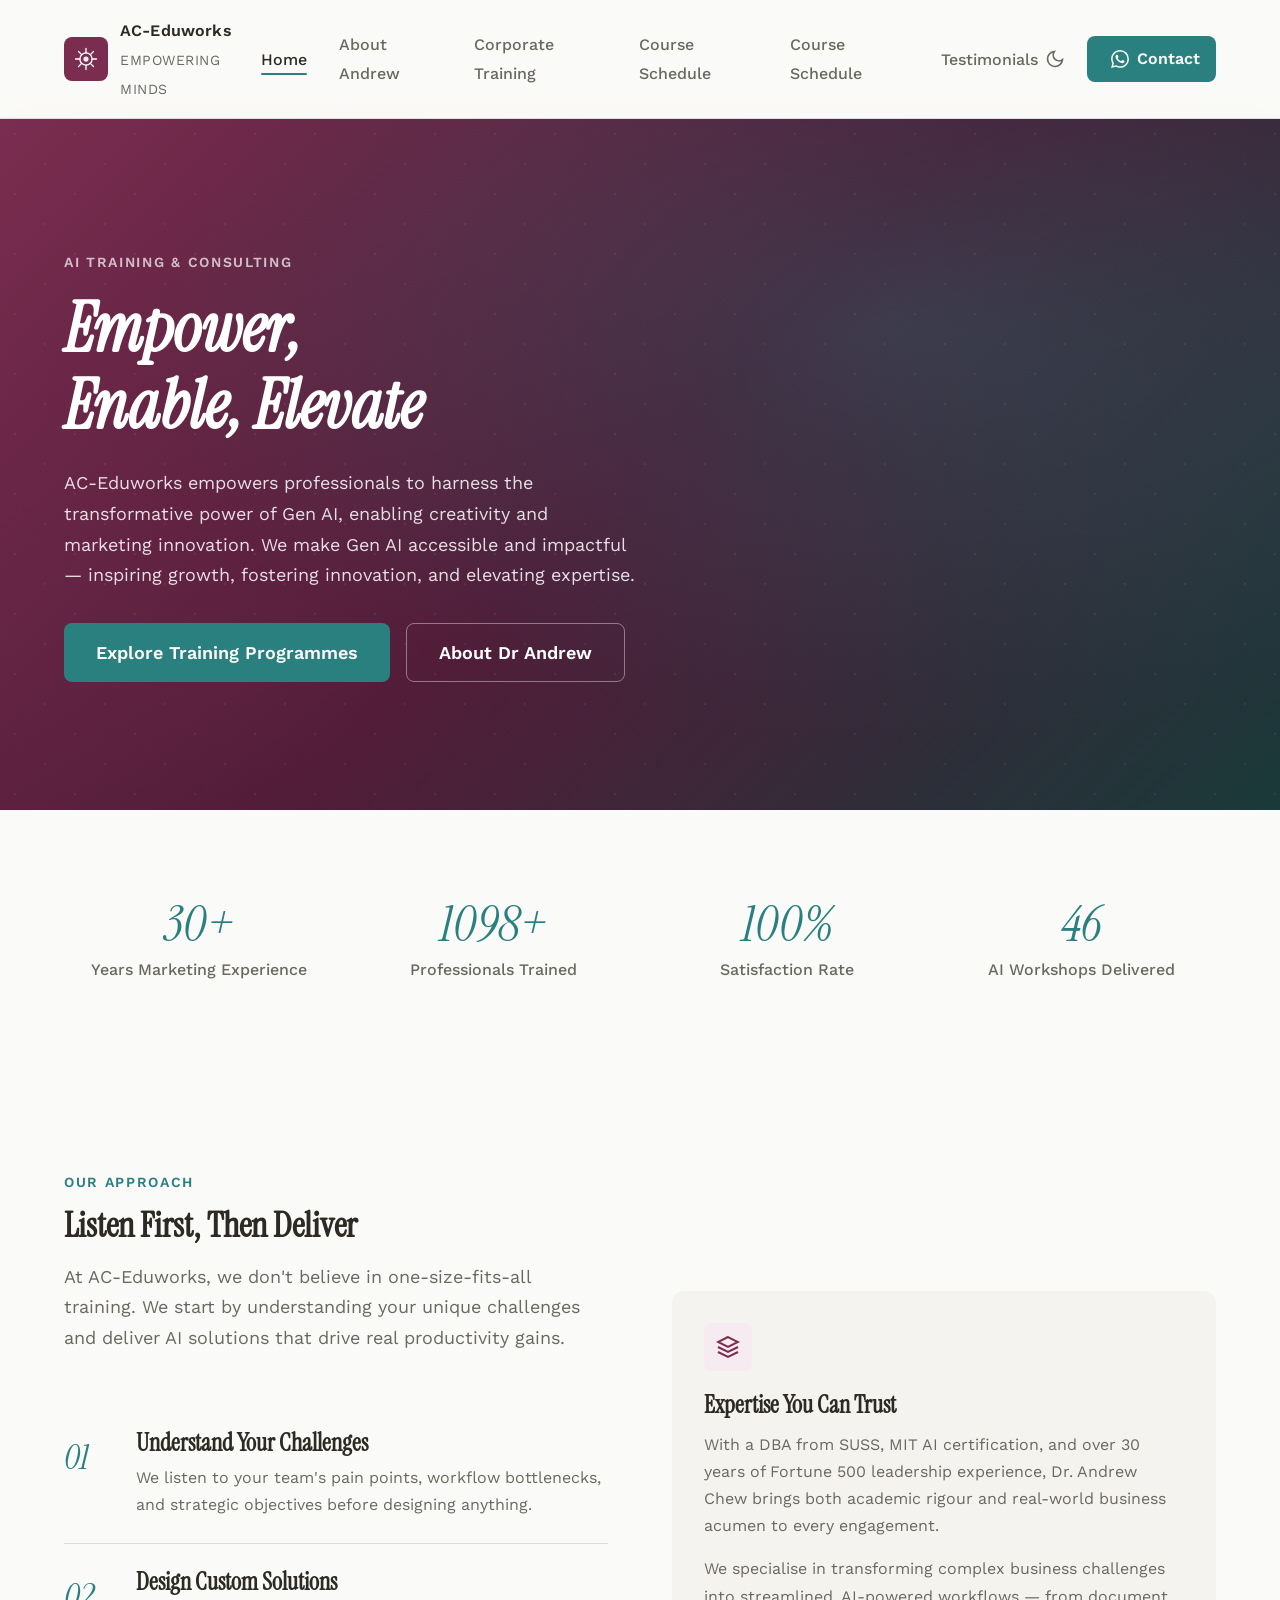
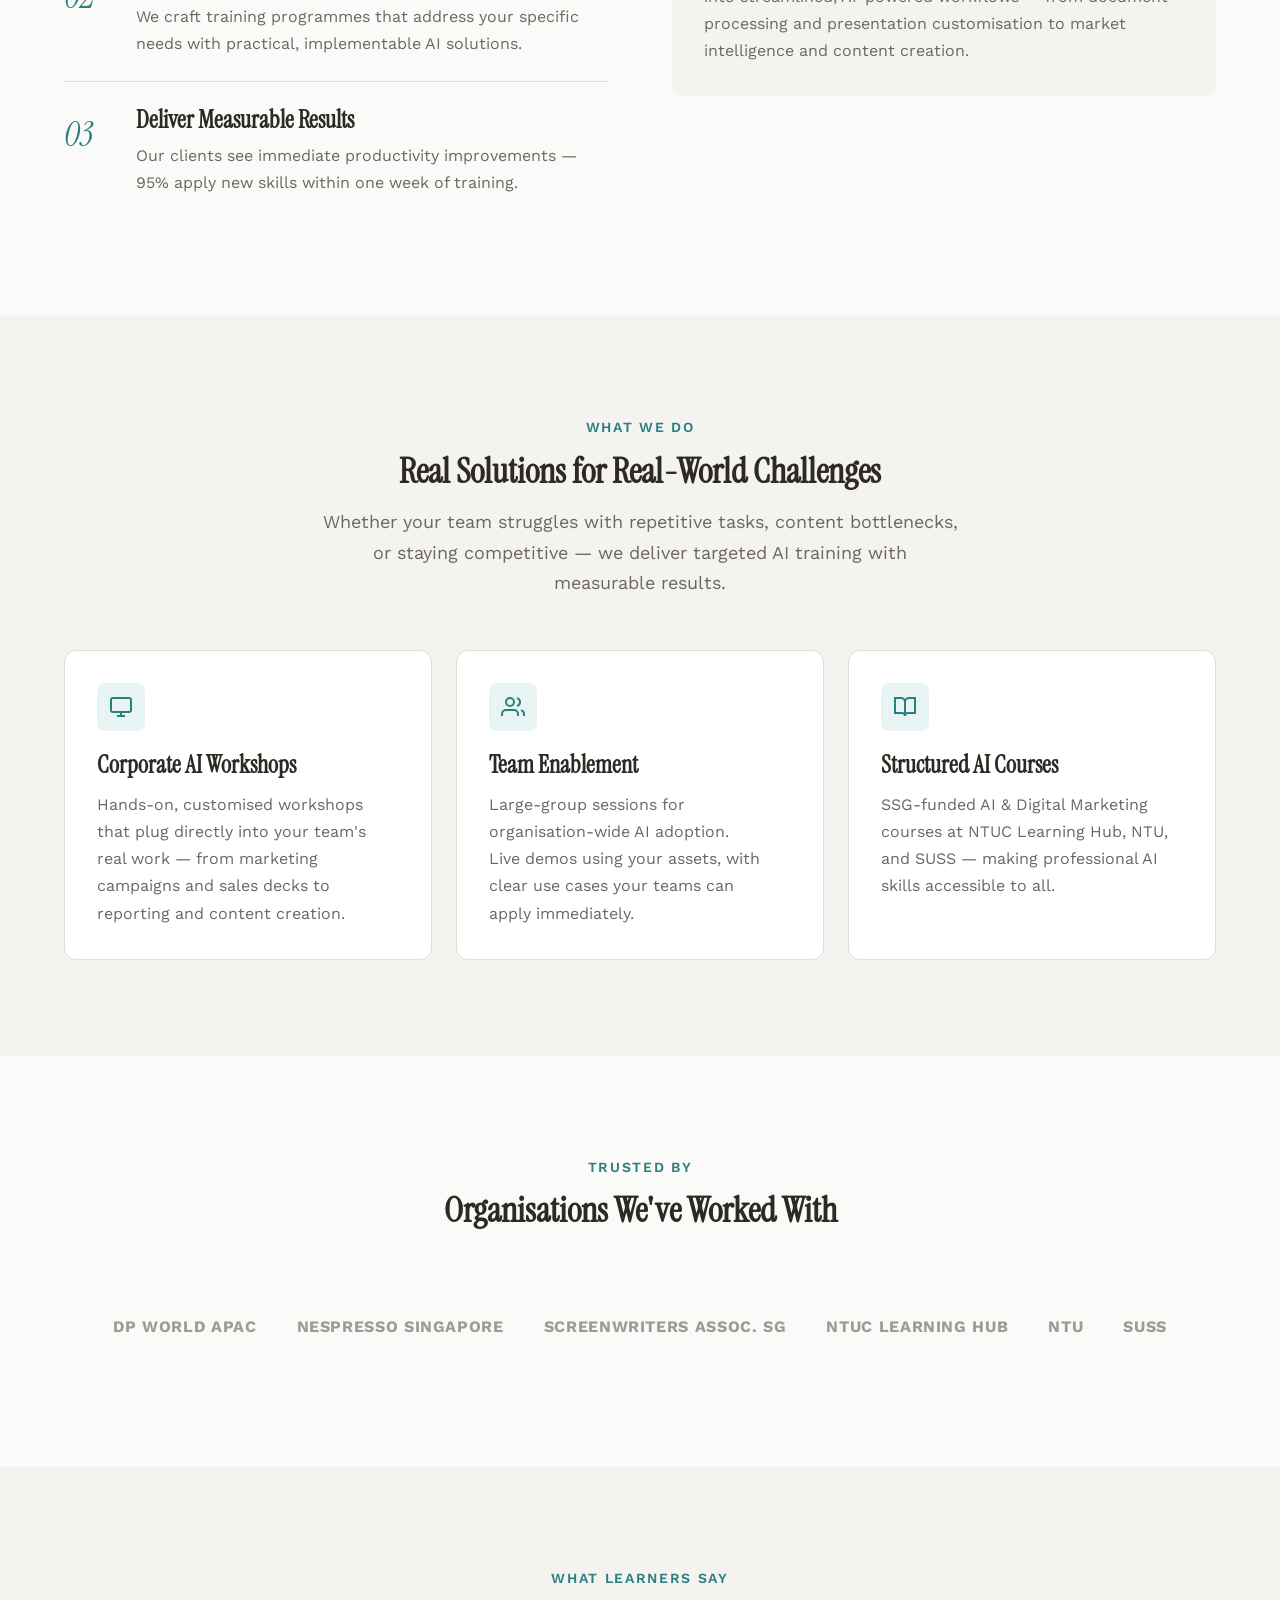
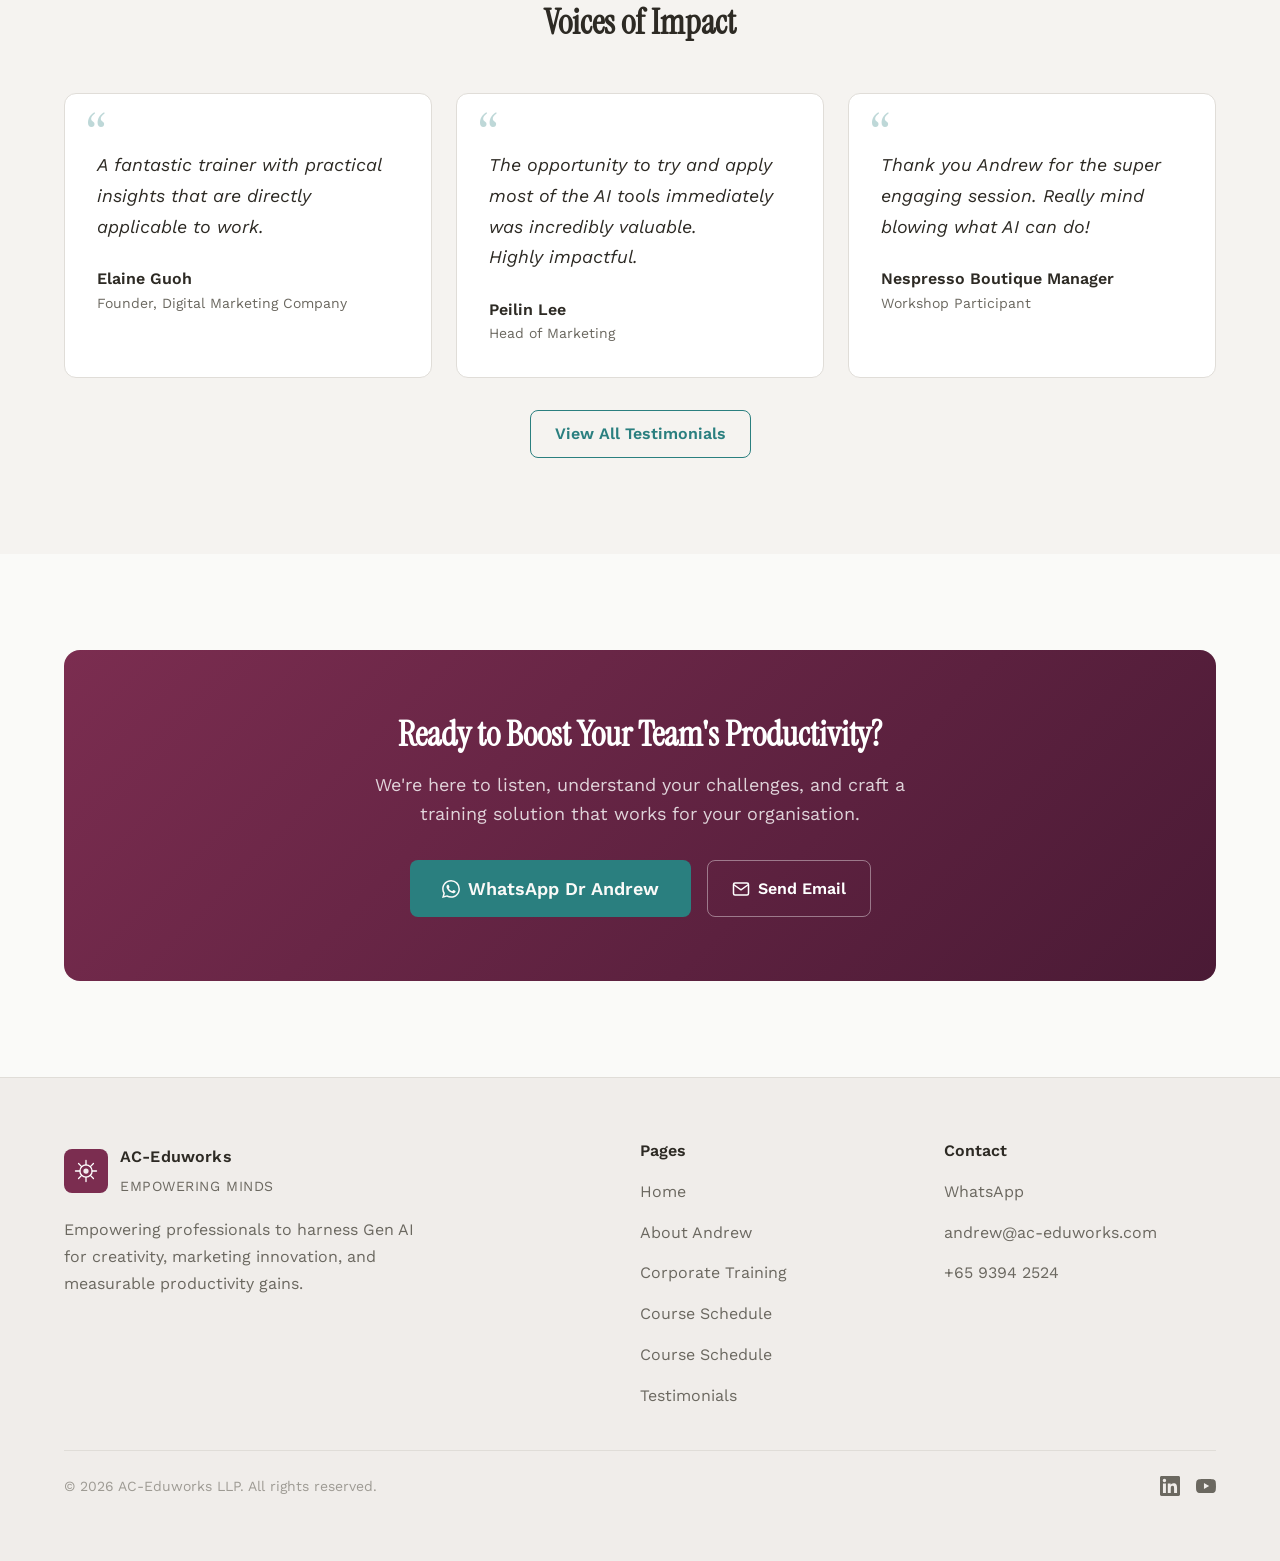
==== index.html @ 3eb3a9f1 "Initial AC-Eduworks site: 5 pages with brand design" ====
<!DOCTYPE html>
<html lang="en">
<head>
  <meta charset="UTF-8">
  <meta name="viewport" content="width=device-width, initial-scale=1.0">
  <title>AC-Eduworks — Empower, Enable, Elevate</title>
  <meta name="description" content="AC-Eduworks empowers professionals to harness Gen AI for creativity and marketing innovation. Customised AI training by Dr. Andrew Chew.">
  <meta property="og:title" content="AC-Eduworks — Empower, Enable, Elevate">
  <meta property="og:description" content="Customised Gen AI training for marketing, sales and creative teams. Led by Dr. Andrew Chew.">
  <link rel="preconnect" href="https://fonts.googleapis.com">
  <link rel="preconnect" href="https://fonts.gstatic.com" crossorigin>
  <link href="https://fonts.googleapis.com/css2?family=Instrument+Serif:ital@0;1&family=Work+Sans:wght@300..700&display=swap" rel="stylesheet">
  <link rel="stylesheet" href="css/style.css">
</head>
<body>

  <!-- HEADER -->
  <header class="header">
    <div class="container">
      <nav class="nav">
        <a href="index.html" class="nav__logo">
          <span class="nav__logo-icon">
            <svg width="28" height="28" viewBox="0 0 32 32" fill="none" xmlns="http://www.w3.org/2000/svg" aria-label="AC-Eduworks logo">
              <circle cx="16" cy="16" r="7" stroke="#fff" stroke-width="1.5"/>
              <circle cx="16" cy="16" r="3" fill="#fff" opacity="0.9"/>
              <path d="M16 4v5M16 23v5M4 16h5M23 16h5" stroke="#fff" stroke-width="1.5" stroke-linecap="round"/>
              <path d="M7.5 7.5l3.5 3.5M21 21l3.5 3.5M7.5 24.5l3.5-3.5M21 11l3.5-3.5" stroke="#fff" stroke-width="1.5" stroke-linecap="round"/>
            </svg>
          </span>
          <span>
            <span class="nav__logo-text">AC-Eduworks</span><br>
            <span class="nav__logo-tagline">Empowering Minds</span>
          </span>
        </a>

        <div class="nav__overlay"></div>
        <ul class="nav__links">
          <li><a href="index.html" class="active">Home</a></li>
          <li><a href="about.html">About Andrew</a></li>
          <li><a href="training.html">Corporate Training</a></li>
          <li><a href="schedule.html">Course Schedule</a></li>
          <li><a href="schedule.html">Course Schedule</a></li>
            <li><a href="testimonials.html">Testimonials</a></li>
        </ul>

        <div class="nav__actions">
          <button class="theme-toggle" data-theme-toggle aria-label="Toggle theme">
            <svg width="20" height="20" viewBox="0 0 24 24" fill="none" stroke="currentColor" stroke-width="2"><path d="M21 12.79A9 9 0 1 1 11.21 3 7 7 0 0 0 21 12.79z"/></svg>
          </button>
          <a href="https://wa.me/6593942524" class="btn btn--primary" target="_blank" rel="noopener">
            <svg width="18" height="18" viewBox="0 0 24 24" fill="currentColor"><path d="M17.472 14.382c-.297-.149-1.758-.867-2.03-.967-.273-.099-.471-.148-.67.15-.197.297-.767.966-.94 1.164-.173.199-.347.223-.644.075-.297-.15-1.255-.463-2.39-1.475-.883-.788-1.48-1.761-1.653-2.059-.173-.297-.018-.458.13-.606.134-.133.298-.347.446-.52.149-.174.198-.298.298-.497.099-.198.05-.371-.025-.52-.075-.149-.669-1.612-.916-2.207-.242-.579-.487-.5-.669-.51-.173-.008-.371-.01-.57-.01-.198 0-.52.074-.792.372-.272.297-1.04 1.016-1.04 2.479 0 1.462 1.065 2.875 1.213 3.074.149.198 2.096 3.2 5.077 4.487.709.306 1.262.489 1.694.625.712.227 1.36.195 1.871.118.571-.085 1.758-.719 2.006-1.413.248-.694.248-1.289.173-1.413-.074-.124-.272-.198-.57-.347m-5.421 7.403h-.004a9.87 9.87 0 01-5.031-1.378l-.361-.214-3.741.982.998-3.648-.235-.374a9.86 9.86 0 01-1.51-5.26c.001-5.45 4.436-9.884 9.888-9.884 2.64 0 5.122 1.03 6.988 2.898a9.825 9.825 0 012.893 6.994c-.003 5.45-4.437 9.884-9.885 9.884m8.413-18.297A11.815 11.815 0 0012.05 0C5.495 0 .16 5.335.157 11.892c0 2.096.547 4.142 1.588 5.945L.057 24l6.305-1.654a11.882 11.882 0 005.683 1.448h.005c6.554 0 11.89-5.335 11.893-11.893a11.821 11.821 0 00-3.48-8.413z"/></svg>
            Contact
          </a>
          <button class="nav__toggle" aria-label="Open menu">
            <svg width="24" height="24" viewBox="0 0 24 24" fill="none" stroke="currentColor" stroke-width="2"><path d="M3 12h18M3 6h18M3 18h18"/></svg>
          </button>
        </div>
      </nav>
    </div>
  </header>

  <!-- HERO -->
  <section class="hero">
    <div class="hero__bg"></div>
    <div class="hero__pattern"></div>
    <div class="container hero__content">
      <span class="hero__label animate-in">AI Training &amp; Consulting</span>
      <h1 class="hero__title animate-in animate-delay-1">Empower, Enable, Elevate</h1>
      <p class="hero__subtitle animate-in animate-delay-2">
        AC-Eduworks empowers professionals to harness the transformative power of Gen AI, enabling creativity and marketing innovation. We make Gen AI accessible and impactful — inspiring growth, fostering innovation, and elevating expertise.
      </p>
      <div class="hero__actions animate-in animate-delay-3">
        <a href="training.html" class="btn btn--primary btn--lg">Explore Training Programmes</a>
        <a href="about.html" class="btn btn--secondary btn--lg" style="border-color: rgba(255,255,255,0.4); color: #fff;">About Dr Andrew</a>
      </div>
    </div>
  </section>

  <!-- STATS -->
  <section class="section" style="padding-block: 0;">
    <div class="container">
      <div class="stats" data-animate="0">
        <div class="stat">
          <div class="stat__number" data-count="30" data-suffix="+">0</div>
          <div class="stat__label">Years Marketing Experience</div>
        </div>
        <div class="stat">
          <div class="stat__number" data-count="1100" data-suffix="+">0</div>
          <div class="stat__label">Professionals Trained</div>
        </div>
        <div class="stat">
          <div class="stat__number" data-count="100" data-suffix="%">0</div>
          <div class="stat__label">Satisfaction Rate</div>
        </div>
        <div class="stat">
          <div class="stat__number" data-count="46" data-suffix="">0</div>
          <div class="stat__label">AI Workshops Delivered</div>
        </div>
      </div>
    </div>
  </section>

  <!-- APPROACH -->
  <section class="section">
    <div class="container">
      <div class="two-col">
        <div>
          <div class="section-header" data-animate="0">
            <span class="section-label">Our Approach</span>
            <h2 class="section-title">Listen First, Then Deliver</h2>
            <p class="section-desc">At AC-Eduworks, we don't believe in one-size-fits-all training. We start by understanding your unique challenges and deliver AI solutions that drive real productivity gains.</p>
          </div>
          <div data-animate="100">
            <div class="approach-item">
              <span class="approach-num">01</span>
              <div>
                <h3>Understand Your Challenges</h3>
                <p>We listen to your team's pain points, workflow bottlenecks, and strategic objectives before designing anything.</p>
              </div>
            </div>
            <div class="approach-item">
              <span class="approach-num">02</span>
              <div>
                <h3>Design Custom Solutions</h3>
                <p>We craft training programmes that address your specific needs with practical, implementable AI solutions.</p>
              </div>
            </div>
            <div class="approach-item">
              <span class="approach-num">03</span>
              <div>
                <h3>Deliver Measurable Results</h3>
                <p>Our clients see immediate productivity improvements — 95% apply new skills within one week of training.</p>
              </div>
            </div>
          </div>
        </div>
        <div data-animate="200">
          <div class="card" style="background: var(--color-surface-2); border: none;">
            <div class="card__icon" style="background: var(--color-accent-light); color: var(--color-accent);">
              <svg width="24" height="24" viewBox="0 0 24 24" fill="none" stroke="currentColor" stroke-width="2"><path d="M12 2L2 7l10 5 10-5-10-5zM2 17l10 5 10-5M2 12l10 5 10-5"/></svg>
            </div>
            <h3 class="card__title">Expertise You Can Trust</h3>
            <p class="card__text">With a DBA from SUSS, MIT AI certification, and over 30 years of Fortune 500 leadership experience, Dr. Andrew Chew brings both academic rigour and real-world business acumen to every engagement.</p>
            <p class="card__text" style="margin-top: var(--space-4);">We specialise in transforming complex business challenges into streamlined, AI-powered workflows — from document processing and presentation customisation to market intelligence and content creation.</p>
          </div>
        </div>
      </div>
    </div>
  </section>

  <!-- SERVICES OVERVIEW -->
  <section class="section" style="background: var(--color-surface-2);">
    <div class="container">
      <div class="section-header section-header--center" data-animate="0">
        <span class="section-label">What We Do</span>
        <h2 class="section-title">Real Solutions for Real-World Challenges</h2>
        <p class="section-desc">Whether your team struggles with repetitive tasks, content bottlenecks, or staying competitive — we deliver targeted AI training with measurable results.</p>
      </div>
      <div class="grid-3">
        <div class="card" data-animate="0">
          <div class="card__icon">
            <svg width="24" height="24" viewBox="0 0 24 24" fill="none" stroke="currentColor" stroke-width="2"><rect x="2" y="3" width="20" height="14" rx="2"/><path d="M8 21h8M12 17v4"/></svg>
          </div>
          <h3 class="card__title">Corporate AI Workshops</h3>
          <p class="card__text">Hands-on, customised workshops that plug directly into your team's real work — from marketing campaigns and sales decks to reporting and content creation.</p>
        </div>
        <div class="card" data-animate="100">
          <div class="card__icon">
            <svg width="24" height="24" viewBox="0 0 24 24" fill="none" stroke="currentColor" stroke-width="2"><path d="M17 21v-2a4 4 0 00-4-4H5a4 4 0 00-4 4v2"/><circle cx="9" cy="7" r="4"/><path d="M23 21v-2a4 4 0 00-3-3.87M16 3.13a4 4 0 010 7.75"/></svg>
          </div>
          <h3 class="card__title">Team Enablement</h3>
          <p class="card__text">Large-group sessions for organisation-wide AI adoption. Live demos using your assets, with clear use cases your teams can apply immediately.</p>
        </div>
        <div class="card" data-animate="200">
          <div class="card__icon">
            <svg width="24" height="24" viewBox="0 0 24 24" fill="none" stroke="currentColor" stroke-width="2"><path d="M2 3h6a4 4 0 014 4v14a3 3 0 00-3-3H2zM22 3h-6a4 4 0 00-4 4v14a3 3 0 013-3h7z"/></svg>
          </div>
          <h3 class="card__title">Structured AI Courses</h3>
          <p class="card__text">SSG-funded AI &amp; Digital Marketing courses at NTUC Learning Hub, NTU, and SUSS — making professional AI skills accessible to all.</p>
        </div>
      </div>
    </div>
  </section>

  <!-- TRUSTED BY -->
  <section class="section">
    <div class="container">
      <div class="section-header section-header--center" data-animate="0">
        <span class="section-label">Trusted By</span>
        <h2 class="section-title">Organisations We've Worked With</h2>
      </div>
      <div class="clients" data-animate="100">
        <span class="client-logo">DP World APAC</span>
        <span class="client-logo">Nespresso Singapore</span>
        <span class="client-logo">Screenwriters Assoc. SG</span>
        <span class="client-logo">NTUC Learning Hub</span>
        <span class="client-logo">NTU</span>
        <span class="client-logo">SUSS</span>
      </div>
    </div>
  </section>

  <!-- TESTIMONIAL PREVIEW -->
  <section class="section" style="background: var(--color-surface-2);">
    <div class="container">
      <div class="section-header section-header--center" data-animate="0">
        <span class="section-label">What Learners Say</span>
        <h2 class="section-title">Voices of Impact</h2>
      </div>
      <div class="grid-3">
        <div class="testimonial-card" data-animate="0">
          <p class="testimonial-card__text">A fantastic trainer with practical insights that are directly applicable to work.</p>
          <div class="testimonial-card__author">Elaine Guoh</div>
          <div class="testimonial-card__role">Founder, Digital Marketing Company</div>
        </div>
        <div class="testimonial-card" data-animate="100">
          <p class="testimonial-card__text">The opportunity to try and apply most of the AI tools immediately was incredibly valuable. Highly impactful.</p>
          <div class="testimonial-card__author">Peilin Lee</div>
          <div class="testimonial-card__role">Head of Marketing</div>
        </div>
        <div class="testimonial-card" data-animate="200">
          <p class="testimonial-card__text">Thank you Andrew for the super engaging session. Really mind blowing what AI can do!</p>
          <div class="testimonial-card__author">Nespresso Boutique Manager</div>
          <div class="testimonial-card__role">Workshop Participant</div>
        </div>
      </div>
      <div style="text-align: center; margin-top: var(--space-8);">
        <a href="testimonials.html" class="btn btn--secondary">View All Testimonials</a>
      </div>
    </div>
  </section>

  <!-- CTA BANNER -->
  <section class="section">
    <div class="container">
      <div class="cta-banner" data-animate="0">
        <h2>Ready to Boost Your Team's Productivity?</h2>
        <p>We're here to listen, understand your challenges, and craft a training solution that works for your organisation.</p>
        <div style="display: flex; flex-wrap: wrap; gap: var(--space-4); justify-content: center;">
          <a href="https://wa.me/6593942524" class="btn btn--primary btn--lg" target="_blank" rel="noopener">
            <svg width="18" height="18" viewBox="0 0 24 24" fill="currentColor"><path d="M17.472 14.382c-.297-.149-1.758-.867-2.03-.967-.273-.099-.471-.148-.67.15-.197.297-.767.966-.94 1.164-.173.199-.347.223-.644.075-.297-.15-1.255-.463-2.39-1.475-.883-.788-1.48-1.761-1.653-2.059-.173-.297-.018-.458.13-.606.134-.133.298-.347.446-.52.149-.174.198-.298.298-.497.099-.198.05-.371-.025-.52-.075-.149-.669-1.612-.916-2.207-.242-.579-.487-.5-.669-.51-.173-.008-.371-.01-.57-.01-.198 0-.52.074-.792.372-.272.297-1.04 1.016-1.04 2.479 0 1.462 1.065 2.875 1.213 3.074.149.198 2.096 3.2 5.077 4.487.709.306 1.262.489 1.694.625.712.227 1.36.195 1.871.118.571-.085 1.758-.719 2.006-1.413.248-.694.248-1.289.173-1.413-.074-.124-.272-.198-.57-.347m-5.421 7.403h-.004a9.87 9.87 0 01-5.031-1.378l-.361-.214-3.741.982.998-3.648-.235-.374a9.86 9.86 0 01-1.51-5.26c.001-5.45 4.436-9.884 9.888-9.884 2.64 0 5.122 1.03 6.988 2.898a9.825 9.825 0 012.893 6.994c-.003 5.45-4.437 9.884-9.885 9.884m8.413-18.297A11.815 11.815 0 0012.05 0C5.495 0 .16 5.335.157 11.892c0 2.096.547 4.142 1.588 5.945L.057 24l6.305-1.654a11.882 11.882 0 005.683 1.448h.005c6.554 0 11.89-5.335 11.893-11.893a11.821 11.821 0 00-3.48-8.413z"/></svg>
            WhatsApp Dr Andrew
          </a>
          <a href="mailto:andrew@ac-eduworks.com" class="btn btn--secondary" style="border-color: rgba(255,255,255,0.4); color: #fff;">
            <svg width="18" height="18" viewBox="0 0 24 24" fill="none" stroke="currentColor" stroke-width="2"><path d="M4 4h16c1.1 0 2 .9 2 2v12c0 1.1-.9 2-2 2H4c-1.1 0-2-.9-2-2V6c0-1.1.9-2 2-2z"/><polyline points="22,6 12,13 2,6"/></svg>
            Send Email
          </a>
        </div>
      </div>
    </div>
  </section>

  <!-- FOOTER -->
  <footer class="footer">
    <div class="container">
      <div class="footer__grid">
        <div class="footer__brand">
          <a href="index.html" class="nav__logo" style="margin-bottom: var(--space-2);">
            <span class="nav__logo-icon">
              <svg width="28" height="28" viewBox="0 0 32 32" fill="none">
                <circle cx="16" cy="16" r="7" stroke="#fff" stroke-width="1.5"/>
                <circle cx="16" cy="16" r="3" fill="#fff" opacity="0.9"/>
                <path d="M16 4v5M16 23v5M4 16h5M23 16h5" stroke="#fff" stroke-width="1.5" stroke-linecap="round"/>
                <path d="M7.5 7.5l3.5 3.5M21 21l3.5 3.5M7.5 24.5l3.5-3.5M21 11l3.5-3.5" stroke="#fff" stroke-width="1.5" stroke-linecap="round"/>
              </svg>
            </span>
            <span>
              <span class="nav__logo-text">AC-Eduworks</span><br>
              <span class="nav__logo-tagline">Empowering Minds</span>
            </span>
          </a>
          <p>Empowering professionals to harness Gen AI for creativity, marketing innovation, and measurable productivity gains.</p>
        </div>
        <div>
          <h4>Pages</h4>
          <ul class="footer__links">
            <li><a href="index.html">Home</a></li>
            <li><a href="about.html">About Andrew</a></li>
            <li><a href="training.html">Corporate Training</a></li>
            <li><a href="schedule.html">Course Schedule</a></li>
          <li><a href="schedule.html">Course Schedule</a></li>
            <li><a href="testimonials.html">Testimonials</a></li>
          </ul>
        </div>
        <div>
          <h4>Contact</h4>
          <ul class="footer__links">
            <li><a href="https://wa.me/6593942524" target="_blank" rel="noopener">WhatsApp</a></li>
            <li><a href="mailto:andrew@ac-eduworks.com">andrew@ac-eduworks.com</a></li>
            <li><a href="tel:93942524">+65 9394 2524</a></li>
          </ul>
        </div>
      </div>
      <div class="footer__bottom">
        <span>&copy; 2026 AC-Eduworks LLP. All rights reserved.</span>
        <div class="footer__socials">
          <a href="https://www.linkedin.com/in/andrew-chew-c-h/" target="_blank" rel="noopener" aria-label="LinkedIn">
            <svg width="20" height="20" viewBox="0 0 24 24" fill="currentColor"><path d="M20.447 20.452h-3.554v-5.569c0-1.328-.027-3.037-1.852-3.037-1.853 0-2.136 1.445-2.136 2.939v5.667H9.351V9h3.414v1.561h.046c.477-.9 1.637-1.85 3.37-1.85 3.601 0 4.267 2.37 4.267 5.455v6.286zM5.337 7.433a2.062 2.062 0 01-2.063-2.065 2.064 2.064 0 112.063 2.065zm1.782 13.019H3.555V9h3.564v11.452zM22.225 0H1.771C.792 0 0 .774 0 1.729v20.542C0 23.227.792 24 1.771 24h20.451C23.2 24 24 23.227 24 22.271V1.729C24 .774 23.2 0 22.222 0h.003z"/></svg>
          </a>
          <a href="https://www.youtube.com/@AndrewLearnsAI/videos" target="_blank" rel="noopener" aria-label="YouTube">
            <svg width="20" height="20" viewBox="0 0 24 24" fill="currentColor"><path d="M23.498 6.186a3.016 3.016 0 00-2.122-2.136C19.505 3.545 12 3.545 12 3.545s-7.505 0-9.377.505A3.017 3.017 0 00.502 6.186C0 8.07 0 12 0 12s0 3.93.502 5.814a3.016 3.016 0 002.122 2.136c1.871.505 9.376.505 9.376.505s7.505 0 9.377-.505a3.015 3.015 0 002.122-2.136C24 15.93 24 12 24 12s0-3.93-.502-5.814zM9.545 15.568V8.432L15.818 12l-6.273 3.568z"/></svg>
          </a>
        </div>
      </div>
    </div>
  </footer>

  <script src="js/main.js"></script>
</body>
</html>
---- css/style.css ----
/* ============================================================
   AC-EDUWORKS — STYLE SYSTEM
   Brand Palette: Maroon + Teal on warm neutrals
   Fonts: Instrument Serif (display) + Work Sans (body)
   ============================================================ */

/* ---------- RESET & BASE ---------- */
*, *::before, *::after { box-sizing: border-box; margin: 0; padding: 0; }

html {
  -webkit-font-smoothing: antialiased;
  -moz-osx-font-smoothing: grayscale;
  text-rendering: optimizeLegibility;
  scroll-behavior: smooth;
  scroll-padding-top: 5rem;
}

/* ---------- DESIGN TOKENS ---------- */
:root {
  /* Type Scale */
  --text-xs: clamp(0.75rem, 0.7rem + 0.25vw, 0.875rem);
  --text-sm: clamp(0.875rem, 0.8rem + 0.35vw, 1rem);
  --text-base: clamp(1rem, 0.95rem + 0.25vw, 1.125rem);
  --text-lg: clamp(1.125rem, 1rem + 0.75vw, 1.5rem);
  --text-xl: clamp(1.5rem, 1.2rem + 1.25vw, 2.25rem);
  --text-2xl: clamp(2rem, 1.2rem + 2.5vw, 3.5rem);
  --text-3xl: clamp(2.5rem, 1rem + 4vw, 5rem);

  /* Spacing */
  --space-1: 0.25rem;
  --space-2: 0.5rem;
  --space-3: 0.75rem;
  --space-4: 1rem;
  --space-5: 1.25rem;
  --space-6: 1.5rem;
  --space-8: 2rem;
  --space-10: 2.5rem;
  --space-12: 3rem;
  --space-16: 4rem;
  --space-20: 5rem;
  --space-24: 6rem;
  --space-32: 8rem;

  /* Font Families */
  --font-display: 'Instrument Serif', 'Georgia', serif;
  --font-body: 'Work Sans', 'Helvetica Neue', sans-serif;

  /* Content Widths */
  --content-narrow: 640px;
  --content-default: 960px;
  --content-wide: 1200px;

  /* Radius */
  --radius-sm: 0.375rem;
  --radius-md: 0.5rem;
  --radius-lg: 0.75rem;
  --radius-xl: 1rem;

  /* Transitions */
  --transition-interactive: 180ms cubic-bezier(0.16, 1, 0.3, 1);
  --transition-smooth: 400ms cubic-bezier(0.16, 1, 0.3, 1);
}

/* ---------- LIGHT MODE (default) ---------- */
:root, [data-theme="light"] {
  --color-bg: #FAFAF8;
  --color-surface: #FFFFFF;
  --color-surface-2: #F5F3F0;
  --color-surface-offset: #F0EDEA;
  --color-divider: #E0DDD8;
  --color-border: #D4D0CA;

  --color-text: #2D2A24;
  --color-text-muted: #6B6860;
  --color-text-faint: #9E9B94;
  --color-text-inverse: #FAFAF8;

  /* Teal (Primary / CTA) */
  --color-primary: #2A7F7F;
  --color-primary-hover: #1E6464;
  --color-primary-active: #174E4E;
  --color-primary-light: #E8F4F4;

  /* Maroon (Brand Accent) */
  --color-accent: #7B2D50;
  --color-accent-hover: #642441;
  --color-accent-active: #4D1B32;
  --color-accent-light: #F5EBF0;

  --shadow-sm: 0 1px 3px rgba(45,42,36,0.06);
  --shadow-md: 0 4px 12px rgba(45,42,36,0.08);
  --shadow-lg: 0 12px 32px rgba(45,42,36,0.12);
}

/* ---------- DARK MODE ---------- */
[data-theme="dark"] {
  --color-bg: #1A1916;
  --color-surface: #222119;
  --color-surface-2: #2A2922;
  --color-surface-offset: #1E1D1A;
  --color-divider: #333230;
  --color-border: #3E3D3A;

  --color-text: #D4D2CE;
  --color-text-muted: #8A8880;
  --color-text-faint: #5E5D58;
  --color-text-inverse: #1A1916;

  --color-primary: #4AABAB;
  --color-primary-hover: #5BC0C0;
  --color-primary-active: #3A9494;
  --color-primary-light: #1E2E2E;

  --color-accent: #C06A8E;
  --color-accent-hover: #D48AAA;
  --color-accent-active: #A85679;
  --color-accent-light: #2E1E26;

  --shadow-sm: 0 1px 3px rgba(0,0,0,0.25);
  --shadow-md: 0 4px 12px rgba(0,0,0,0.35);
  --shadow-lg: 0 12px 32px rgba(0,0,0,0.45);
}

@media (prefers-color-scheme: dark) {
  :root:not([data-theme]) {
    --color-bg: #1A1916;
    --color-surface: #222119;
    --color-surface-2: #2A2922;
    --color-surface-offset: #1E1D1A;
    --color-divider: #333230;
    --color-border: #3E3D3A;
    --color-text: #D4D2CE;
    --color-text-muted: #8A8880;
    --color-text-faint: #5E5D58;
    --color-text-inverse: #1A1916;
    --color-primary: #4AABAB;
    --color-primary-hover: #5BC0C0;
    --color-primary-active: #3A9494;
    --color-primary-light: #1E2E2E;
    --color-accent: #C06A8E;
    --color-accent-hover: #D48AAA;
    --color-accent-active: #A85679;
    --color-accent-light: #2E1E26;
    --shadow-sm: 0 1px 3px rgba(0,0,0,0.25);
    --shadow-md: 0 4px 12px rgba(0,0,0,0.35);
    --shadow-lg: 0 12px 32px rgba(0,0,0,0.45);
  }
}

/* ---------- BODY ---------- */
body {
  min-height: 100dvh;
  line-height: 1.6;
  font-family: var(--font-body);
  font-size: var(--text-base);
  color: var(--color-text);
  background-color: var(--color-bg);
}

img, picture, video, svg { display: block; max-width: 100%; height: auto; }
a { color: var(--color-primary); text-decoration: none; transition: color var(--transition-interactive); }
a:hover { color: var(--color-primary-hover); }

h1, h2, h3, h4, h5 { font-family: var(--font-display); line-height: 1.15; text-wrap: balance; color: var(--color-text); }
p, li, figcaption { text-wrap: pretty; max-width: 72ch; }

a, button, [role="button"], input, textarea, select {
  transition: color var(--transition-interactive), background var(--transition-interactive),
    border-color var(--transition-interactive), box-shadow var(--transition-interactive);
}
button { cursor: pointer; background: none; border: none; font: inherit; }

::selection { background: rgba(42,127,127,0.2); color: var(--color-text); }
:focus-visible { outline: 2px solid var(--color-primary); outline-offset: 3px; border-radius: var(--radius-sm); }

@media (prefers-reduced-motion: reduce) {
  *, *::before, *::after { animation-duration: 0.01ms !important; transition-duration: 0.01ms !important; scroll-behavior: auto !important; }
}

.sr-only { position: absolute; width: 1px; height: 1px; padding: 0; margin: -1px; overflow: hidden; clip: rect(0,0,0,0); white-space: nowrap; border: 0; }

/* ---------- LAYOUT UTILITIES ---------- */
.container { width: 100%; max-width: var(--content-wide); margin-inline: auto; padding-inline: var(--space-6); }
.container--narrow { max-width: var(--content-default); }
.section { padding-block: clamp(var(--space-12), 8vw, var(--space-24)); }

/* ---------- HEADER / NAV ---------- */
.header {
  position: sticky; top: 0; z-index: 100;
  background: color-mix(in srgb, var(--color-bg) 90%, transparent);
  backdrop-filter: blur(16px);
  -webkit-backdrop-filter: blur(16px);
  border-bottom: 1px solid var(--color-divider);
  transition: box-shadow 0.3s ease;
}
.header--scrolled { box-shadow: var(--shadow-sm); }

.nav { display: flex; align-items: center; justify-content: space-between; padding-block: var(--space-4); }
.nav__logo { display: flex; align-items: center; gap: var(--space-3); text-decoration: none; color: var(--color-text); }
.nav__logo-icon { width: 44px; height: 44px; background: var(--color-accent); border-radius: var(--radius-md); display: flex; align-items: center; justify-content: center; flex-shrink: 0; }
.nav__logo-text { font-family: var(--font-body); font-weight: 600; font-size: var(--text-sm); line-height: 1.2; letter-spacing: 0.01em; }
.nav__logo-tagline { font-size: var(--text-xs); font-weight: 400; color: var(--color-text-muted); letter-spacing: 0.04em; text-transform: uppercase; }

.nav__links { display: flex; align-items: center; gap: var(--space-8); list-style: none; }
.nav__links a { font-size: var(--text-sm); font-weight: 500; color: var(--color-text-muted); text-decoration: none; position: relative; padding-block: var(--space-1); }
.nav__links a:hover, .nav__links a.active { color: var(--color-text); }
.nav__links a.active::after { content: ''; position: absolute; bottom: -2px; left: 0; right: 0; height: 2px; background: var(--color-primary); border-radius: 1px; }

.nav__actions { display: flex; align-items: center; gap: var(--space-4); }

/* Mobile Nav Toggle */
.nav__toggle { display: none; width: 40px; height: 40px; align-items: center; justify-content: center; color: var(--color-text); }
.nav__toggle svg { width: 24px; height: 24px; }

/* Theme Toggle */
.theme-toggle { width: 36px; height: 36px; display: flex; align-items: center; justify-content: center; border-radius: var(--radius-md); color: var(--color-text-muted); }
.theme-toggle:hover { color: var(--color-text); background: var(--color-surface-2); }

/* Mobile Nav */
@media (max-width: 768px) {
  .nav__toggle { display: flex; }
  .nav__links {
    position: fixed; top: 0; right: 0; bottom: 0;
    width: min(320px, 85vw);
    flex-direction: column; align-items: flex-start;
    padding: var(--space-20) var(--space-8) var(--space-8);
    background: var(--color-bg);
    border-left: 1px solid var(--color-divider);
    box-shadow: var(--shadow-lg);
    transform: translateX(100%);
    transition: transform 0.35s cubic-bezier(0.16, 1, 0.3, 1);
    z-index: 200;
    gap: var(--space-6);
  }
  .nav__links.open { transform: translateX(0); }
  .nav__links a { font-size: var(--text-lg); }
  .nav__overlay {
    position: fixed; inset: 0; background: rgba(0,0,0,0.4);
    z-index: 199; opacity: 0; visibility: hidden;
    transition: opacity 0.3s ease, visibility 0.3s ease;
  }
  .nav__overlay.open { opacity: 1; visibility: visible; }
}

/* ---------- BUTTONS ---------- */
.btn {
  display: inline-flex; align-items: center; gap: var(--space-2);
  font-family: var(--font-body); font-size: var(--text-sm); font-weight: 600;
  padding: var(--space-3) var(--space-6);
  border-radius: var(--radius-md);
  text-decoration: none;
  transition: all var(--transition-interactive);
  line-height: 1.4;
}
.btn--primary { background: var(--color-primary); color: var(--color-text-inverse); }
.btn--primary:hover { background: var(--color-primary-hover); color: var(--color-text-inverse); }
.btn--secondary { background: transparent; color: var(--color-primary); border: 1.5px solid var(--color-primary); }
.btn--secondary:hover { background: var(--color-primary-light); }
.btn--accent { background: var(--color-accent); color: #fff; }
.btn--accent:hover { background: var(--color-accent-hover); color: #fff; }
.btn--lg { padding: var(--space-4) var(--space-8); font-size: var(--text-base); }

.btn svg { width: 18px; height: 18px; flex-shrink: 0; }

/* ---------- HERO SECTION ---------- */
.hero {
  position: relative;
  min-height: 75vh;
  display: flex; align-items: center;
  padding-block: clamp(var(--space-16), 10vw, var(--space-32));
  overflow: hidden;
}
.hero__bg {
  position: absolute; inset: 0;
  background: linear-gradient(135deg, var(--color-accent) 0%, #4A1A35 50%, #1A3A3A 100%);
  z-index: 0;
}
.hero__bg::after {
  content: '';
  position: absolute; inset: 0;
  background: radial-gradient(ellipse at 70% 30%, rgba(42,127,127,0.3) 0%, transparent 60%),
              radial-gradient(ellipse at 20% 80%, rgba(123,45,80,0.2) 0%, transparent 50%);
}
.hero__pattern {
  position: absolute; inset: 0; z-index: 1;
  opacity: 0.06;
  background-image:
    radial-gradient(circle at 25% 25%, #fff 1px, transparent 1px),
    radial-gradient(circle at 75% 75%, #fff 1px, transparent 1px);
  background-size: 60px 60px;
}

.hero__content { position: relative; z-index: 2; color: #fff; }
.hero__label {
  display: inline-block;
  font-size: var(--text-xs); font-weight: 600;
  text-transform: uppercase; letter-spacing: 0.12em;
  color: rgba(255,255,255,0.7);
  margin-bottom: var(--space-4);
}
.hero__title {
  font-family: var(--font-display);
  font-size: var(--text-3xl);
  font-style: italic;
  color: #fff;
  margin-bottom: var(--space-6);
  max-width: 14ch;
}
.hero__subtitle {
  font-size: var(--text-base);
  color: rgba(255,255,255,0.85);
  max-width: 52ch;
  line-height: 1.7;
  margin-bottom: var(--space-8);
}
.hero__actions { display: flex; flex-wrap: wrap; gap: var(--space-4); }

/* ---------- STAT STRIP ---------- */
.stats {
  display: grid;
  grid-template-columns: repeat(auto-fit, minmax(200px, 1fr));
  gap: var(--space-6);
  padding-block: clamp(var(--space-8), 5vw, var(--space-16));
}
.stat { text-align: center; padding: var(--space-6) var(--space-4); }
.stat__number {
  font-family: var(--font-display);
  font-size: var(--text-2xl);
  font-style: italic;
  color: var(--color-primary);
  line-height: 1;
  margin-bottom: var(--space-2);
}
.stat__label { font-size: var(--text-sm); color: var(--color-text-muted); font-weight: 500; }

/* ---------- SECTION HEADERS ---------- */
.section-header { margin-bottom: clamp(var(--space-8), 4vw, var(--space-16)); }
.section-header--center { text-align: center; }
.section-header--center p { margin-inline: auto; }
.section-label {
  display: inline-block;
  font-size: var(--text-xs); font-weight: 600;
  text-transform: uppercase; letter-spacing: 0.12em;
  color: var(--color-primary);
  margin-bottom: var(--space-3);
}
.section-title { font-size: var(--text-xl); margin-bottom: var(--space-4); }
.section-desc { font-size: var(--text-base); color: var(--color-text-muted); max-width: 60ch; line-height: 1.7; }

/* ---------- CARDS ---------- */
.card {
  background: var(--color-surface);
  border: 1px solid var(--color-divider);
  border-radius: var(--radius-lg);
  padding: var(--space-8);
  transition: box-shadow var(--transition-smooth), border-color var(--transition-smooth);
}
.card:hover { box-shadow: var(--shadow-md); border-color: var(--color-border); }

.card__icon {
  width: 48px; height: 48px;
  display: flex; align-items: center; justify-content: center;
  background: var(--color-primary-light);
  border-radius: var(--radius-md);
  color: var(--color-primary);
  margin-bottom: var(--space-5);
}
.card__icon svg { width: 24px; height: 24px; }
.card__title { font-family: var(--font-display); font-size: var(--text-lg); margin-bottom: var(--space-3); }
.card__text { font-size: var(--text-sm); color: var(--color-text-muted); line-height: 1.7; }

/* Grid layouts */
.grid-2 { display: grid; grid-template-columns: repeat(2, 1fr); gap: var(--space-6); }
.grid-3 { display: grid; grid-template-columns: repeat(3, 1fr); gap: var(--space-6); }
.grid-4 { display: grid; grid-template-columns: repeat(4, 1fr); gap: var(--space-6); }

@media (max-width: 768px) {
  .grid-2, .grid-3, .grid-4 { grid-template-columns: 1fr; }
}
@media (min-width: 769px) and (max-width: 1024px) {
  .grid-3 { grid-template-columns: repeat(2, 1fr); }
  .grid-4 { grid-template-columns: repeat(2, 1fr); }
}

/* ---------- TWO-COLUMN LAYOUT ---------- */
.two-col {
  display: grid; grid-template-columns: 1fr 1fr;
  gap: clamp(var(--space-8), 5vw, var(--space-16));
  align-items: center;
}
.two-col--reverse { direction: rtl; }
.two-col--reverse > * { direction: ltr; }

@media (max-width: 768px) {
  .two-col, .two-col--reverse { grid-template-columns: 1fr; direction: ltr; }
}

/* ---------- APPROACH SECTION ---------- */
.approach-item {
  display: flex; gap: var(--space-6); align-items: flex-start;
  padding-block: var(--space-6);
}
.approach-item + .approach-item { border-top: 1px solid var(--color-divider); }
.approach-num {
  font-family: var(--font-display);
  font-size: var(--text-xl);
  font-style: italic;
  color: var(--color-primary);
  flex-shrink: 0;
  width: 48px;
}
.approach-item h3 { font-family: var(--font-display); font-size: var(--text-lg); margin-bottom: var(--space-2); }
.approach-item p { font-size: var(--text-sm); color: var(--color-text-muted); line-height: 1.7; }

/* ---------- CLIENTS STRIP ---------- */
.clients {
  display: flex; flex-wrap: wrap; align-items: center; justify-content: center;
  gap: var(--space-10);
  padding-block: var(--space-8);
}
.client-logo {
  font-family: var(--font-body); font-weight: 700;
  font-size: var(--text-sm);
  color: var(--color-text-faint);
  letter-spacing: 0.04em;
  text-transform: uppercase;
  white-space: nowrap;
}

/* ---------- CTA BANNER ---------- */
.cta-banner {
  background: linear-gradient(135deg, var(--color-accent) 0%, #4A1A35 100%);
  border-radius: var(--radius-xl);
  padding: clamp(var(--space-10), 5vw, var(--space-20));
  text-align: center;
  color: #fff;
}
.cta-banner h2 { font-size: var(--text-xl); color: #fff; margin-bottom: var(--space-4); }
.cta-banner p { color: rgba(255,255,255,0.8); margin-inline: auto; margin-bottom: var(--space-8); max-width: 50ch; }
.cta-banner .btn--primary { background: var(--color-primary); }
.cta-banner .btn--primary:hover { background: var(--color-primary-hover); }

/* ---------- TESTIMONIALS ---------- */
.testimonial-card {
  background: var(--color-surface);
  border: 1px solid var(--color-divider);
  border-radius: var(--radius-lg);
  padding: var(--space-8);
  position: relative;
}
.testimonial-card::before {
  content: '\201C';
  font-family: var(--font-display);
  font-size: 4rem;
  color: var(--color-primary);
  opacity: 0.3;
  line-height: 1;
  position: absolute;
  top: var(--space-4);
  left: var(--space-6);
}
.testimonial-card__text {
  font-size: var(--text-base);
  color: var(--color-text);
  line-height: 1.7;
  font-style: italic;
  margin-bottom: var(--space-6);
  padding-top: var(--space-6);
}
.testimonial-card__author { font-weight: 600; font-size: var(--text-sm); }
.testimonial-card__role { font-size: var(--text-xs); color: var(--color-text-muted); }

/* ---------- WORKSHOP FORMATS TABLE ---------- */
.format-cards { display: grid; grid-template-columns: repeat(auto-fit, minmax(260px, 1fr)); gap: var(--space-6); }
.format-card {
  background: var(--color-surface);
  border: 1px solid var(--color-divider);
  border-radius: var(--radius-lg);
  padding: var(--space-8);
  border-top: 3px solid var(--color-primary);
}
.format-card__badge {
  display: inline-block;
  font-size: var(--text-xs);
  font-weight: 600;
  color: var(--color-primary);
  background: var(--color-primary-light);
  padding: var(--space-1) var(--space-3);
  border-radius: var(--radius-sm);
  margin-bottom: var(--space-4);
}
.format-card h3 { font-family: var(--font-display); font-size: var(--text-lg); margin-bottom: var(--space-3); }
.format-card p { font-size: var(--text-sm); color: var(--color-text-muted); line-height: 1.7; margin-bottom: var(--space-4); }
.format-card__meta { display: flex; flex-direction: column; gap: var(--space-2); font-size: var(--text-xs); color: var(--color-text-muted); }
.format-card__meta span { display: flex; align-items: center; gap: var(--space-2); }

/* ---------- CASE STUDY ---------- */
.case-study {
  background: var(--color-surface-2);
  border-radius: var(--radius-xl);
  overflow: hidden;
}
.case-study__header {
  background: linear-gradient(135deg, var(--color-accent-light), var(--color-primary-light));
  padding: var(--space-8);
}
.case-study__client {
  font-size: var(--text-xs);
  font-weight: 600;
  text-transform: uppercase;
  letter-spacing: 0.1em;
  color: var(--color-primary);
  margin-bottom: var(--space-2);
}
.case-study__title { font-family: var(--font-display); font-size: var(--text-lg); }
.case-study__body { padding: var(--space-8); }
.case-study__body ul { list-style: none; display: flex; flex-direction: column; gap: var(--space-3); }
.case-study__body li {
  font-size: var(--text-sm);
  color: var(--color-text-muted);
  padding-left: var(--space-6);
  position: relative;
  line-height: 1.6;
}
.case-study__body li::before {
  content: '✓';
  position: absolute;
  left: 0;
  color: var(--color-primary);
  font-weight: 700;
}
.case-study__quote {
  font-style: italic;
  font-size: var(--text-sm);
  color: var(--color-text);
  border-left: 3px solid var(--color-primary);
  padding-left: var(--space-4);
  margin-top: var(--space-6);
}
.case-study__quote cite {
  display: block;
  font-style: normal;
  font-size: var(--text-xs);
  color: var(--color-text-muted);
  margin-top: var(--space-2);
}

/* ---------- BIO PAGE ---------- */
.bio-header {
  display: grid;
  grid-template-columns: 280px 1fr;
  gap: clamp(var(--space-8), 5vw, var(--space-16));
  align-items: start;
}
.bio-photo {
  aspect-ratio: 3 / 4;
  background: linear-gradient(135deg, var(--color-accent-light), var(--color-primary-light));
  border-radius: var(--radius-lg);
  display: flex;
  align-items: center;
  justify-content: center;
  overflow: hidden;
}
.bio-photo img {
  width: 100%;
  height: 100%;
  object-fit: cover;
}

.credentials {
  display: flex; flex-wrap: wrap; gap: var(--space-3);
  margin-top: var(--space-6);
}
.credential {
  display: inline-flex; align-items: center; gap: var(--space-2);
  font-size: var(--text-xs); font-weight: 500;
  color: var(--color-primary);
  background: var(--color-primary-light);
  padding: var(--space-1) var(--space-3);
  border-radius: var(--radius-sm);
}

.companies {
  display: flex; flex-wrap: wrap; gap: var(--space-3);
  margin-top: var(--space-4);
}
.company-tag {
  font-size: var(--text-xs);
  font-weight: 500;
  color: var(--color-text-muted);
  background: var(--color-surface-2);
  padding: var(--space-1) var(--space-3);
  border-radius: var(--radius-sm);
  border: 1px solid var(--color-divider);
}

@media (max-width: 768px) {
  .bio-header { grid-template-columns: 1fr; }
  .bio-photo { max-width: 280px; }
}

/* ---------- VALUE CARDS ---------- */
.value-card {
  padding: var(--space-6);
  border-left: 3px solid var(--color-primary);
  background: var(--color-surface);
  border-radius: 0 var(--radius-md) var(--radius-md) 0;
}
.value-card h3 { font-family: var(--font-display); font-size: var(--text-lg); margin-bottom: var(--space-2); }
.value-card p { font-size: var(--text-sm); color: var(--color-text-muted); line-height: 1.7; }

/* ---------- TARGET AUDIENCE ---------- */
.audience-card {
  background: var(--color-surface);
  border: 1px solid var(--color-divider);
  border-radius: var(--radius-lg);
  padding: var(--space-6);
  display: flex;
  gap: var(--space-4);
  align-items: flex-start;
}
.audience-card__icon {
  width: 40px; height: 40px; flex-shrink: 0;
  display: flex; align-items: center; justify-content: center;
  background: var(--color-accent-light);
  border-radius: var(--radius-md);
  color: var(--color-accent);
}
.audience-card__icon svg { width: 20px; height: 20px; }
.audience-card h3 { font-family: var(--font-body); font-size: var(--text-sm); font-weight: 600; margin-bottom: var(--space-2); }
.audience-card p { font-size: var(--text-sm); color: var(--color-text-muted); line-height: 1.6; }

/* ---------- FOOTER ---------- */
.footer {
  background: var(--color-surface-offset);
  border-top: 1px solid var(--color-divider);
  padding-block: clamp(var(--space-10), 5vw, var(--space-16));
}
.footer__grid {
  display: grid;
  grid-template-columns: 2fr 1fr 1fr;
  gap: var(--space-8);
}
.footer__brand { }
.footer__brand p { font-size: var(--text-sm); color: var(--color-text-muted); margin-top: var(--space-4); max-width: 36ch; line-height: 1.7; }
.footer h4 { font-family: var(--font-body); font-size: var(--text-sm); font-weight: 600; margin-bottom: var(--space-4); color: var(--color-text); }
.footer__links { list-style: none; display: flex; flex-direction: column; gap: var(--space-3); }
.footer__links a { font-size: var(--text-sm); color: var(--color-text-muted); }
.footer__links a:hover { color: var(--color-primary); }
.footer__bottom {
  margin-top: var(--space-10);
  padding-top: var(--space-6);
  border-top: 1px solid var(--color-divider);
  display: flex; justify-content: space-between; align-items: center;
  font-size: var(--text-xs);
  color: var(--color-text-faint);
}
.footer__socials { display: flex; gap: var(--space-4); }
.footer__socials a { color: var(--color-text-muted); display: flex; align-items: center; }
.footer__socials a:hover { color: var(--color-primary); }
.footer__socials svg { width: 20px; height: 20px; }

@media (max-width: 768px) {
  .footer__grid { grid-template-columns: 1fr; }
  .footer__bottom { flex-direction: column; gap: var(--space-4); text-align: center; }
}

/* ---------- PAGE-SPECIFIC: TESTIMONIALS ---------- */
.testimonials-hero {
  background: var(--color-surface-2);
  padding-block: clamp(var(--space-12), 6vw, var(--space-20));
  text-align: center;
}

/* ---------- ANIMATIONS ---------- */
@keyframes fadeInUp {
  from { opacity: 0; transform: translateY(24px); }
  to { opacity: 1; transform: translateY(0); }
}
.animate-in {
  opacity: 0;
  animation: fadeInUp 0.6s cubic-bezier(0.16, 1, 0.3, 1) forwards;
}
.animate-delay-1 { animation-delay: 0.1s; }
.animate-delay-2 { animation-delay: 0.2s; }
.animate-delay-3 { animation-delay: 0.3s; }
.animate-delay-4 { animation-delay: 0.4s; }

/* Scroll-triggered animations */
[data-animate] {
  opacity: 0;
  transform: translateY(20px);
  transition: opacity 0.6s cubic-bezier(0.16, 1, 0.3, 1), transform 0.6s cubic-bezier(0.16, 1, 0.3, 1);
}
[data-animate].visible {
  opacity: 1;
  transform: translateY(0);
}
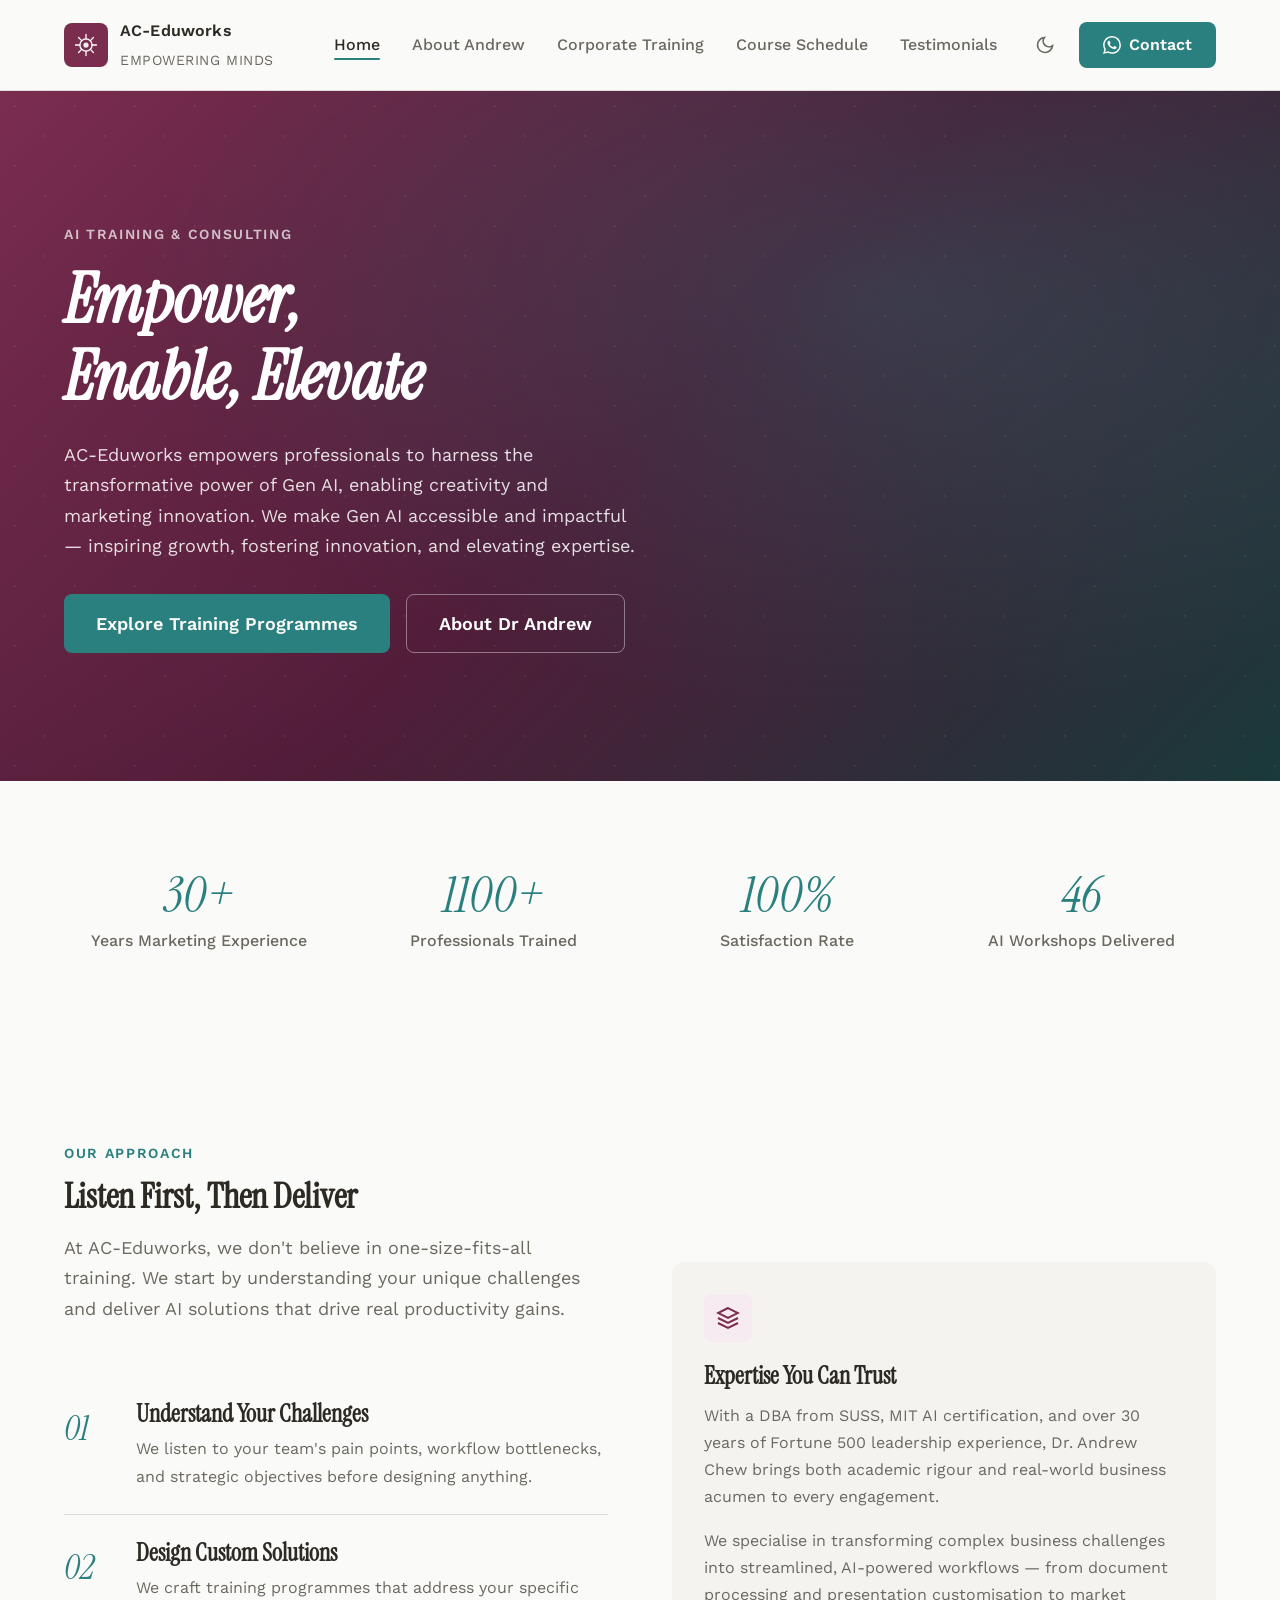
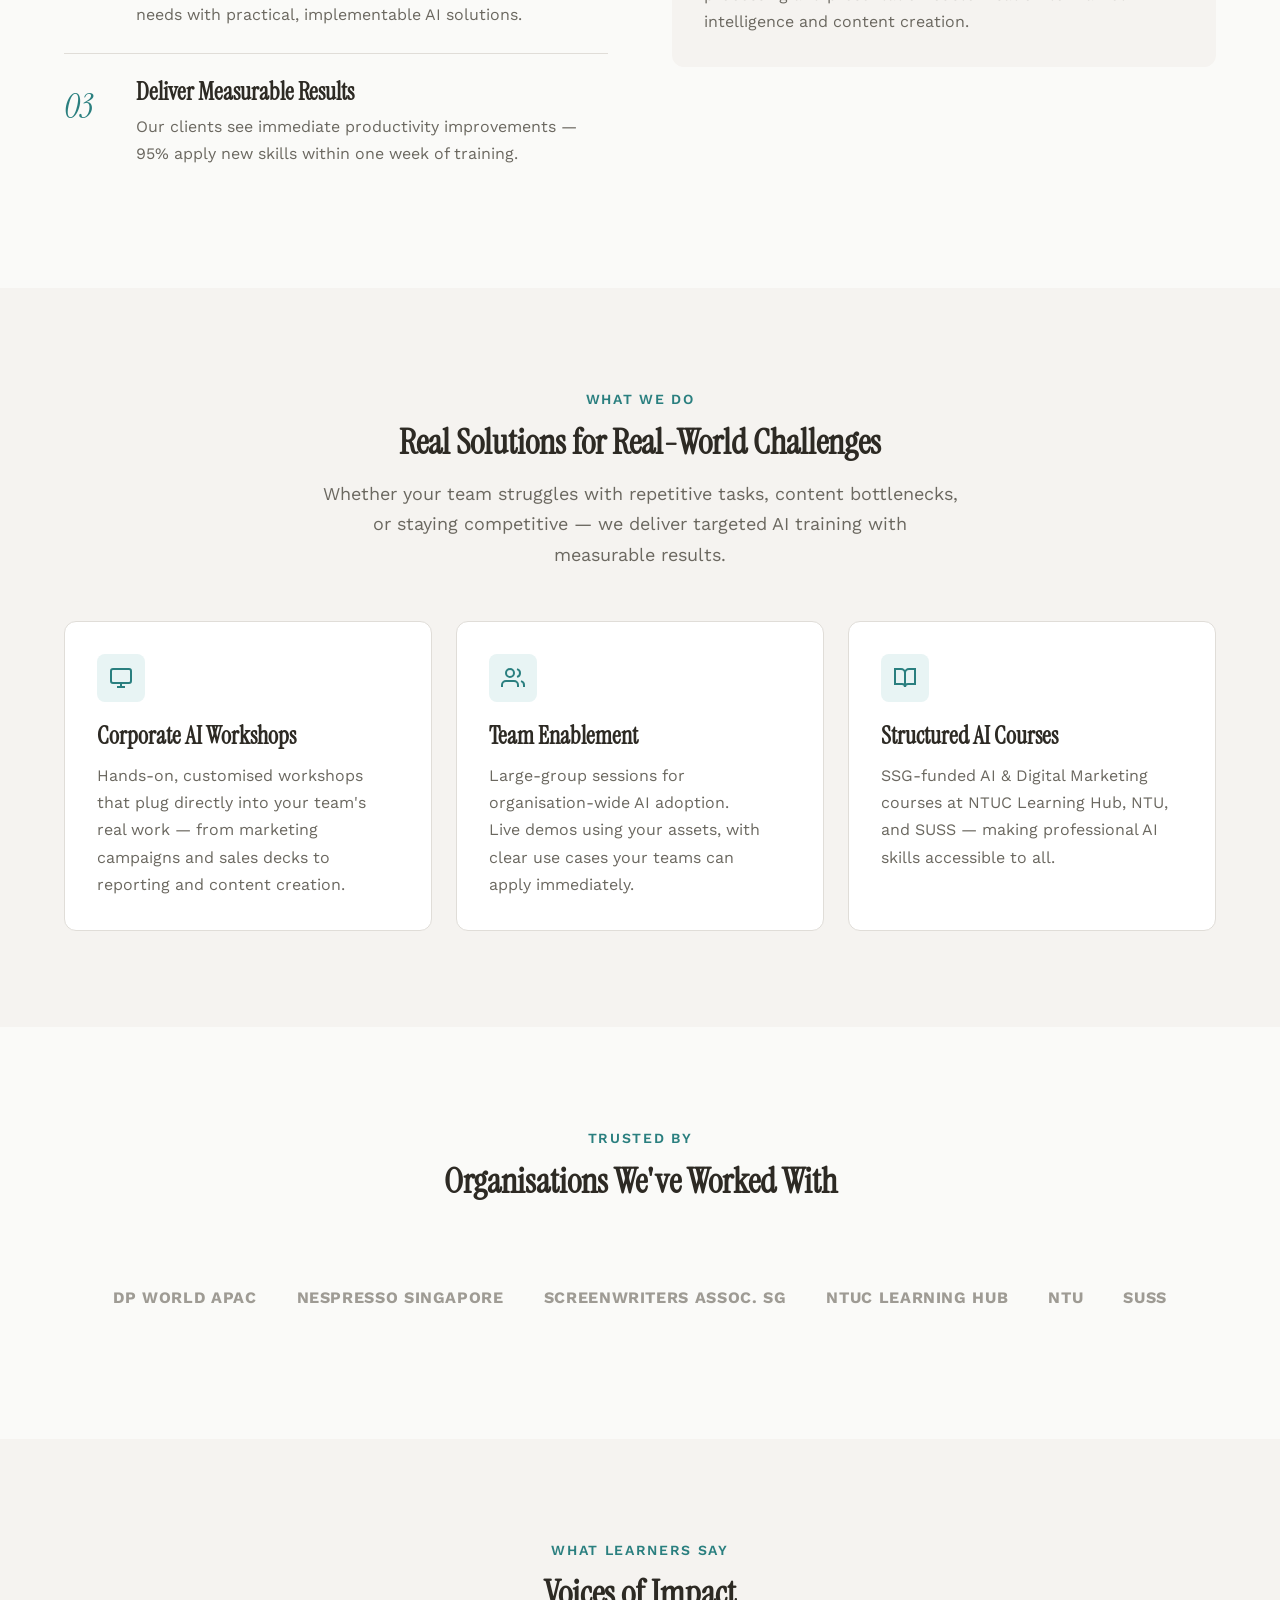
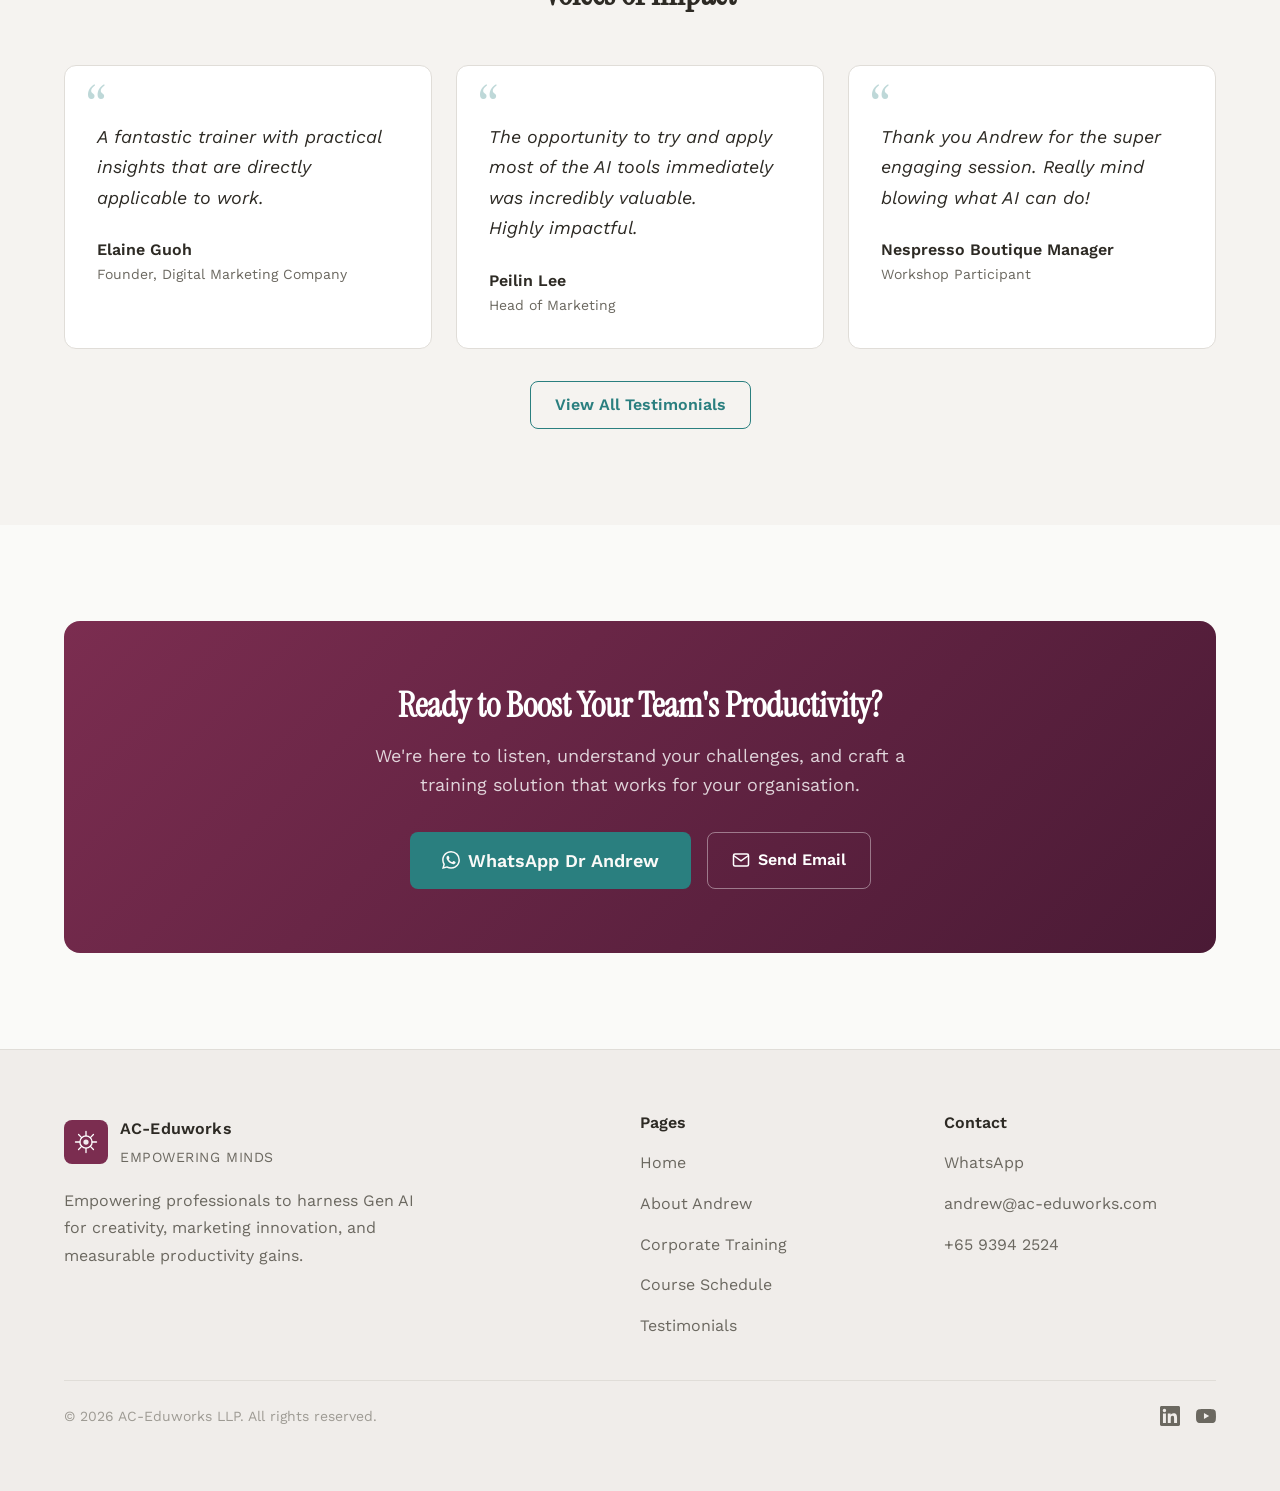
==== commit 167b6fa0: "Fix duplicate Course Schedule nav links" ====
--- a/index.html
+++ b/index.html
@@ -38,7 +38,6 @@
           <li><a href="index.html" class="active">Home</a></li>
           <li><a href="about.html">About Andrew</a></li>
           <li><a href="training.html">Corporate Training</a></li>
-          <li><a href="schedule.html">Course Schedule</a></li>
           <li><a href="schedule.html">Course Schedule</a></li>
             <li><a href="testimonials.html">Testimonials</a></li>
         </ul>
@@ -278,7 +277,6 @@
             <li><a href="about.html">About Andrew</a></li>
             <li><a href="training.html">Corporate Training</a></li>
             <li><a href="schedule.html">Course Schedule</a></li>
-          <li><a href="schedule.html">Course Schedule</a></li>
             <li><a href="testimonials.html">Testimonials</a></li>
           </ul>
         </div>
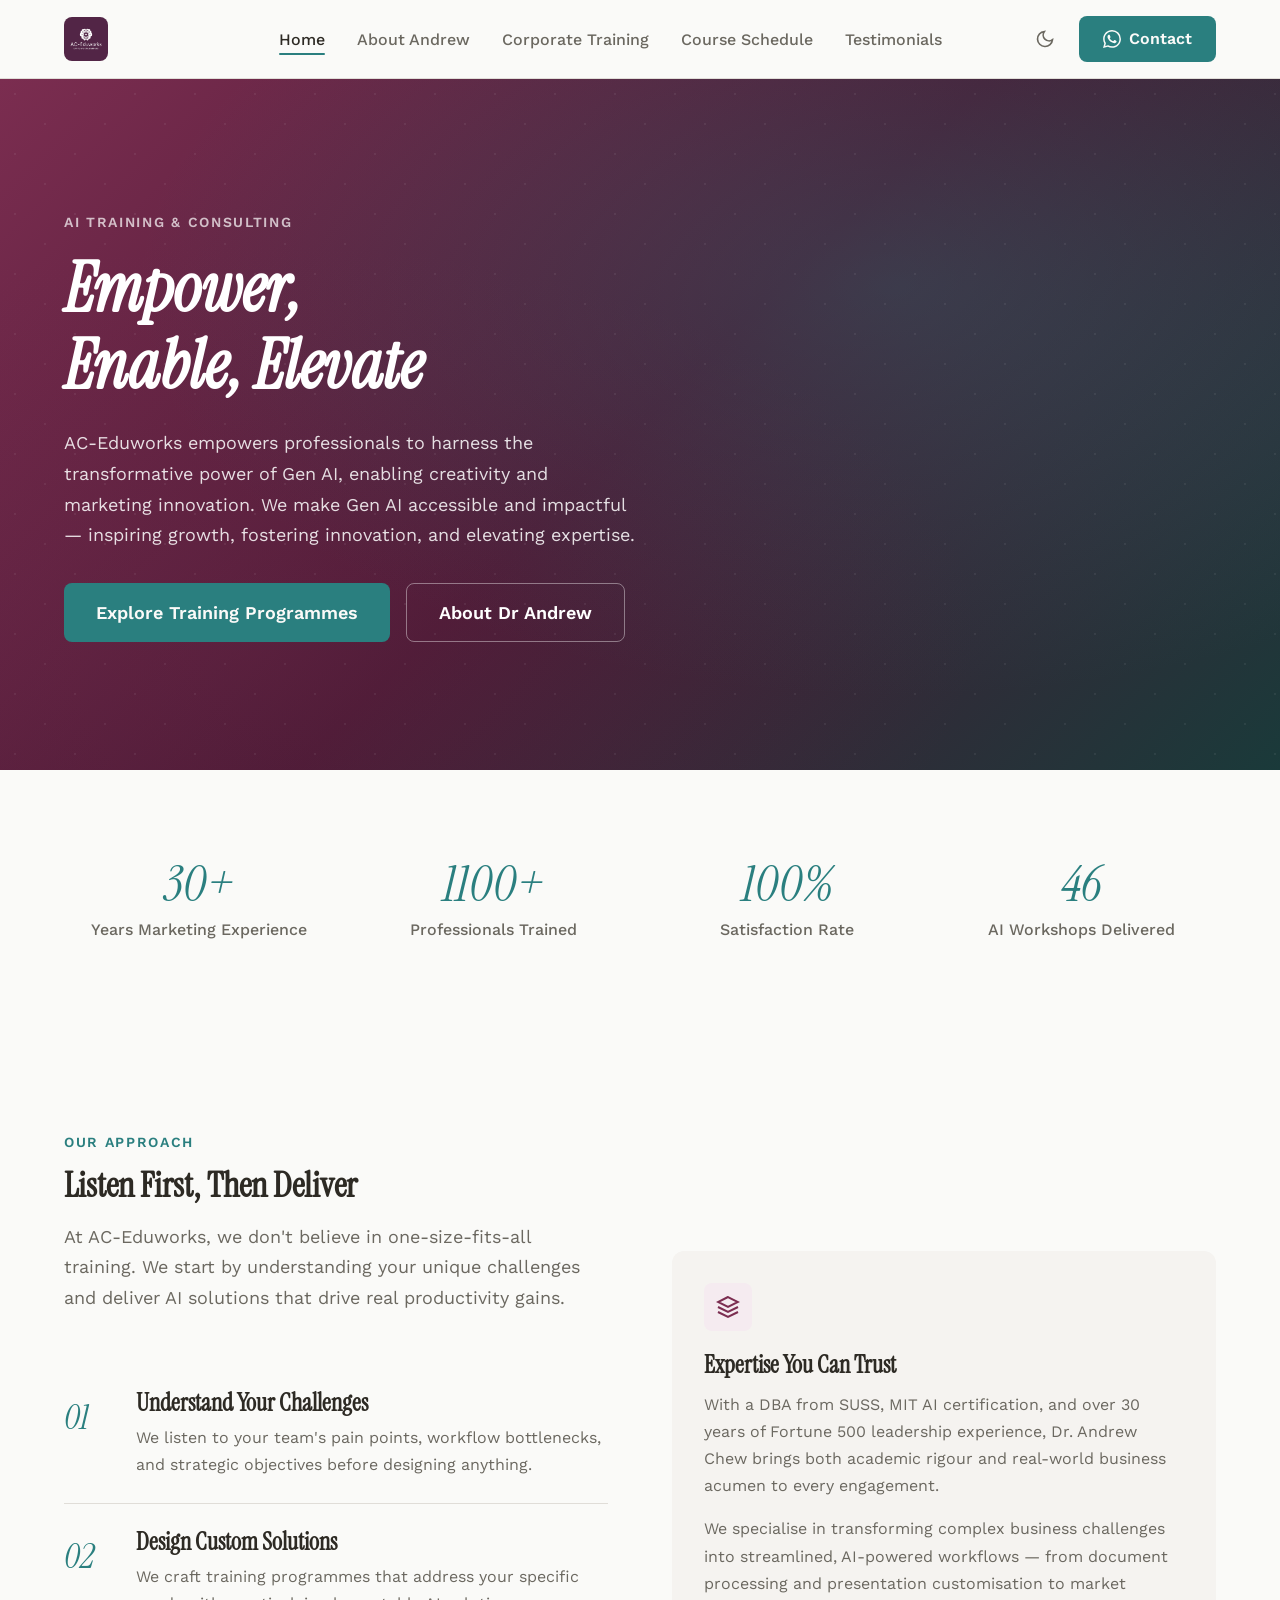
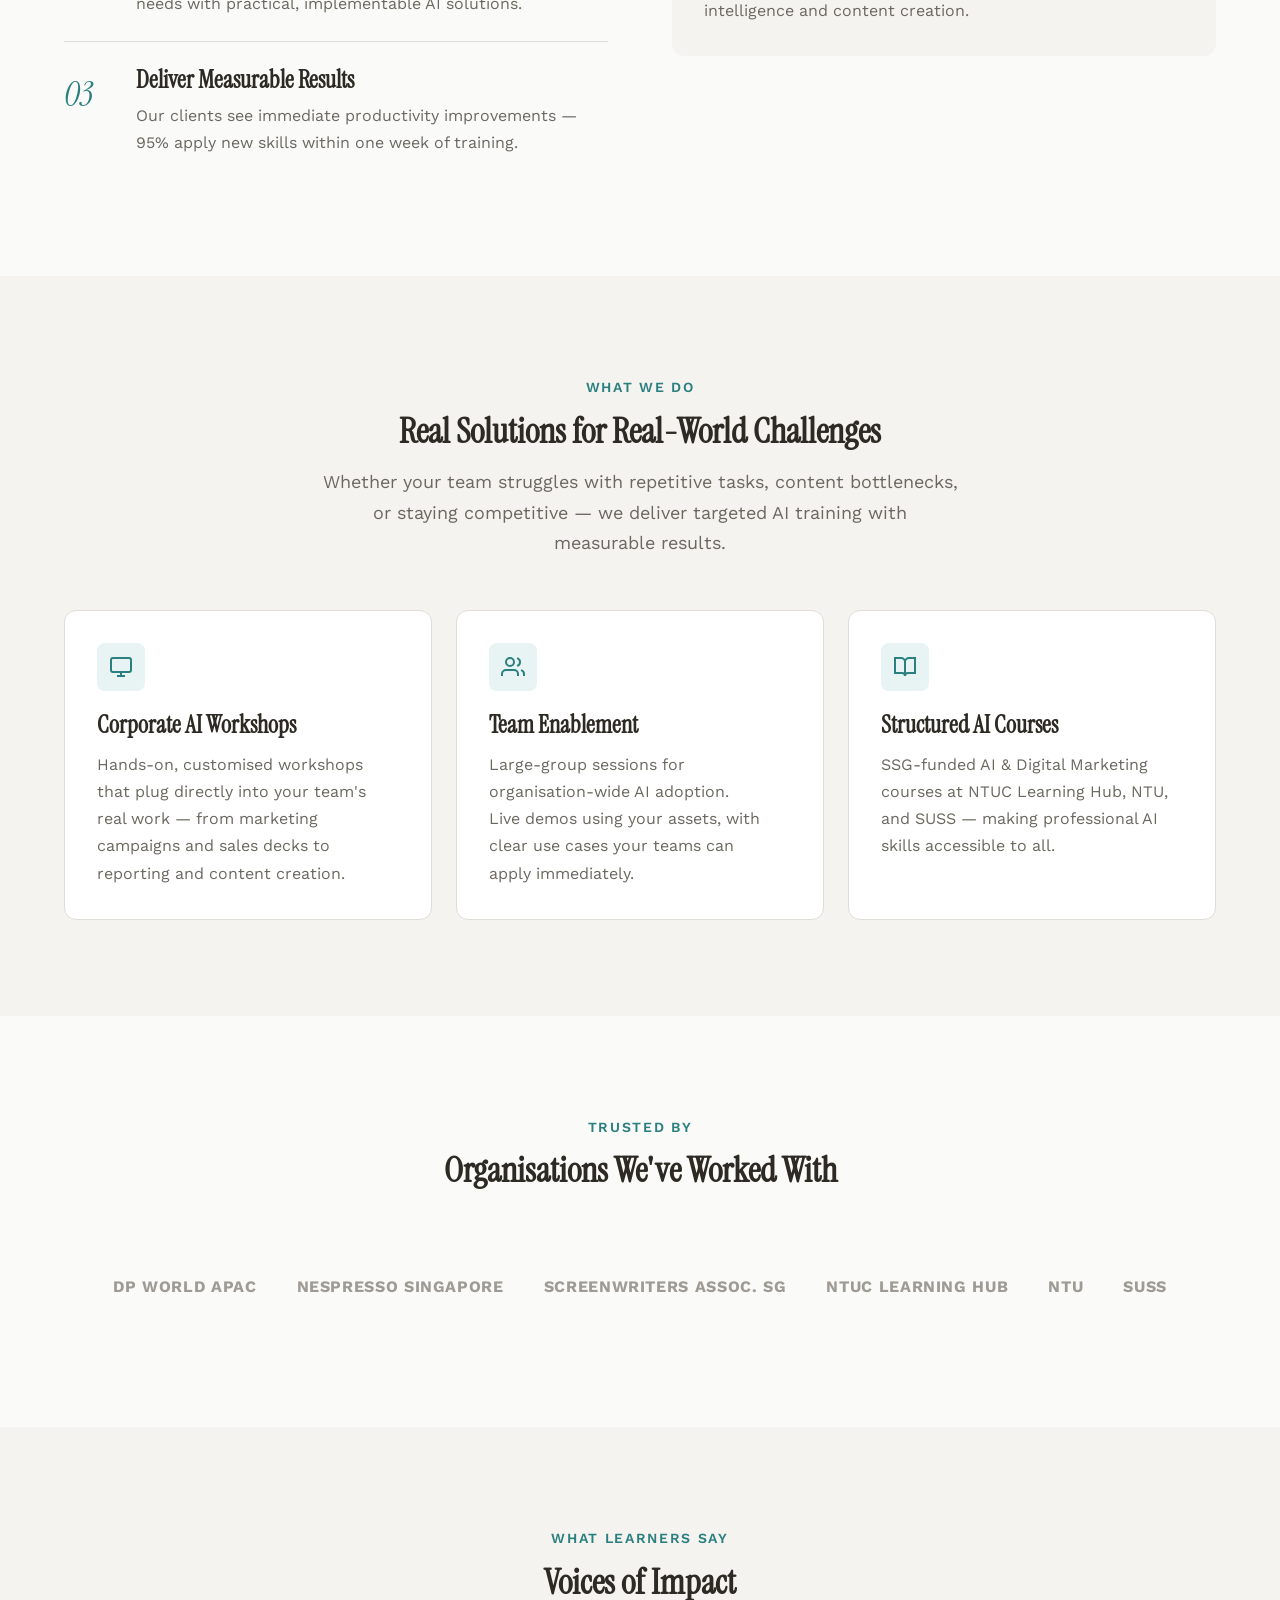
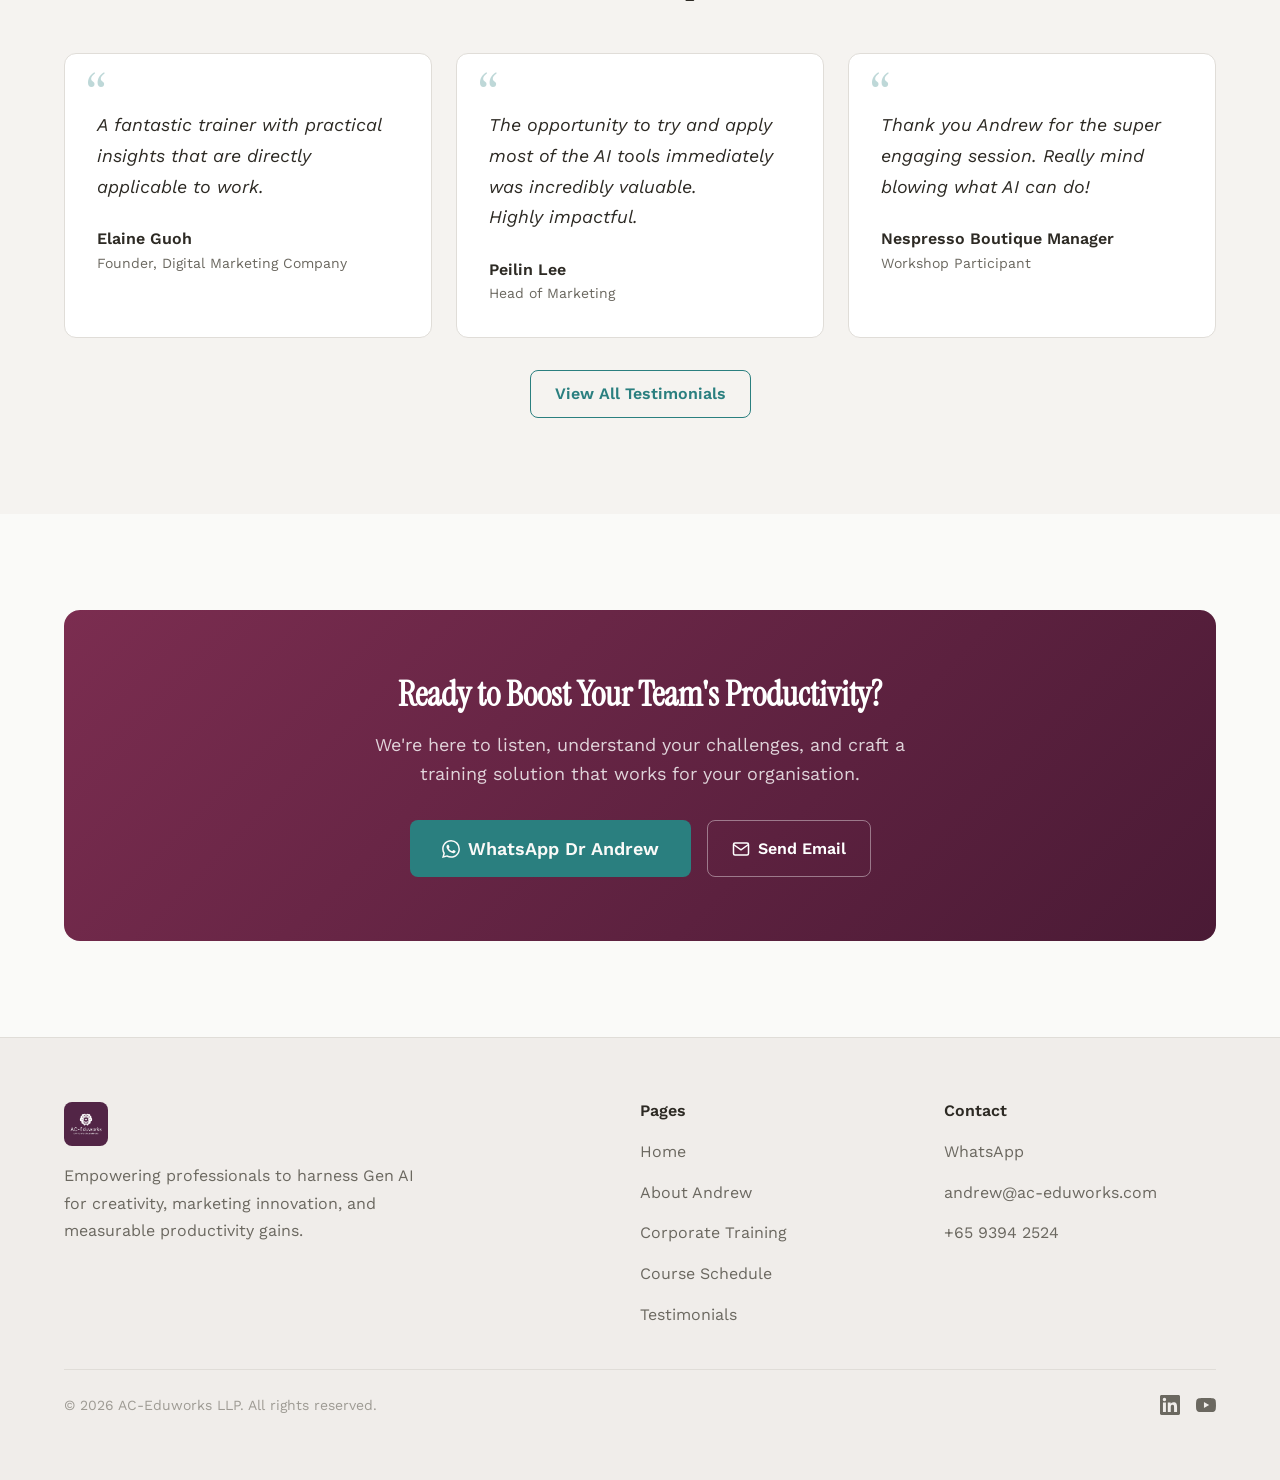
==== commit 2dee5991: "Replace SVG placeholder with real AC-Eduworks logo" ====
--- a/index.html
+++ b/index.html
@@ -19,18 +19,7 @@
     <div class="container">
       <nav class="nav">
         <a href="index.html" class="nav__logo">
-          <span class="nav__logo-icon">
-            <svg width="28" height="28" viewBox="0 0 32 32" fill="none" xmlns="http://www.w3.org/2000/svg" aria-label="AC-Eduworks logo">
-              <circle cx="16" cy="16" r="7" stroke="#fff" stroke-width="1.5"/>
-              <circle cx="16" cy="16" r="3" fill="#fff" opacity="0.9"/>
-              <path d="M16 4v5M16 23v5M4 16h5M23 16h5" stroke="#fff" stroke-width="1.5" stroke-linecap="round"/>
-              <path d="M7.5 7.5l3.5 3.5M21 21l3.5 3.5M7.5 24.5l3.5-3.5M21 11l3.5-3.5" stroke="#fff" stroke-width="1.5" stroke-linecap="round"/>
-            </svg>
-          </span>
-          <span>
-            <span class="nav__logo-text">AC-Eduworks</span><br>
-            <span class="nav__logo-tagline">Empowering Minds</span>
-          </span>
+          <img src="images/logo.jpg" alt="AC-Eduworks - Empowering Minds" class="nav__logo-img">
         </a>
 
         <div class="nav__overlay"></div>
@@ -255,18 +244,7 @@
       <div class="footer__grid">
         <div class="footer__brand">
           <a href="index.html" class="nav__logo" style="margin-bottom: var(--space-2);">
-            <span class="nav__logo-icon">
-              <svg width="28" height="28" viewBox="0 0 32 32" fill="none">
-                <circle cx="16" cy="16" r="7" stroke="#fff" stroke-width="1.5"/>
-                <circle cx="16" cy="16" r="3" fill="#fff" opacity="0.9"/>
-                <path d="M16 4v5M16 23v5M4 16h5M23 16h5" stroke="#fff" stroke-width="1.5" stroke-linecap="round"/>
-                <path d="M7.5 7.5l3.5 3.5M21 21l3.5 3.5M7.5 24.5l3.5-3.5M21 11l3.5-3.5" stroke="#fff" stroke-width="1.5" stroke-linecap="round"/>
-              </svg>
-            </span>
-            <span>
-              <span class="nav__logo-text">AC-Eduworks</span><br>
-              <span class="nav__logo-tagline">Empowering Minds</span>
-            </span>
+            <img src="images/logo.jpg" alt="AC-Eduworks - Empowering Minds" class="nav__logo-img">
           </a>
           <p>Empowering professionals to harness Gen AI for creativity, marketing innovation, and measurable productivity gains.</p>
         </div>
--- a/css/style.css
+++ b/css/style.css
@@ -197,6 +197,7 @@
 
 .nav { display: flex; align-items: center; justify-content: space-between; padding-block: var(--space-4); }
 .nav__logo { display: flex; align-items: center; gap: var(--space-3); text-decoration: none; color: var(--color-text); }
+.nav__logo-img { height: 44px; width: auto; border-radius: var(--radius-md); object-fit: contain; }
 .nav__logo-icon { width: 44px; height: 44px; background: var(--color-accent); border-radius: var(--radius-md); display: flex; align-items: center; justify-content: center; flex-shrink: 0; }
 .nav__logo-text { font-family: var(--font-body); font-weight: 600; font-size: var(--text-sm); line-height: 1.2; letter-spacing: 0.01em; }
 .nav__logo-tagline { font-size: var(--text-xs); font-weight: 400; color: var(--color-text-muted); letter-spacing: 0.04em; text-transform: uppercase; }
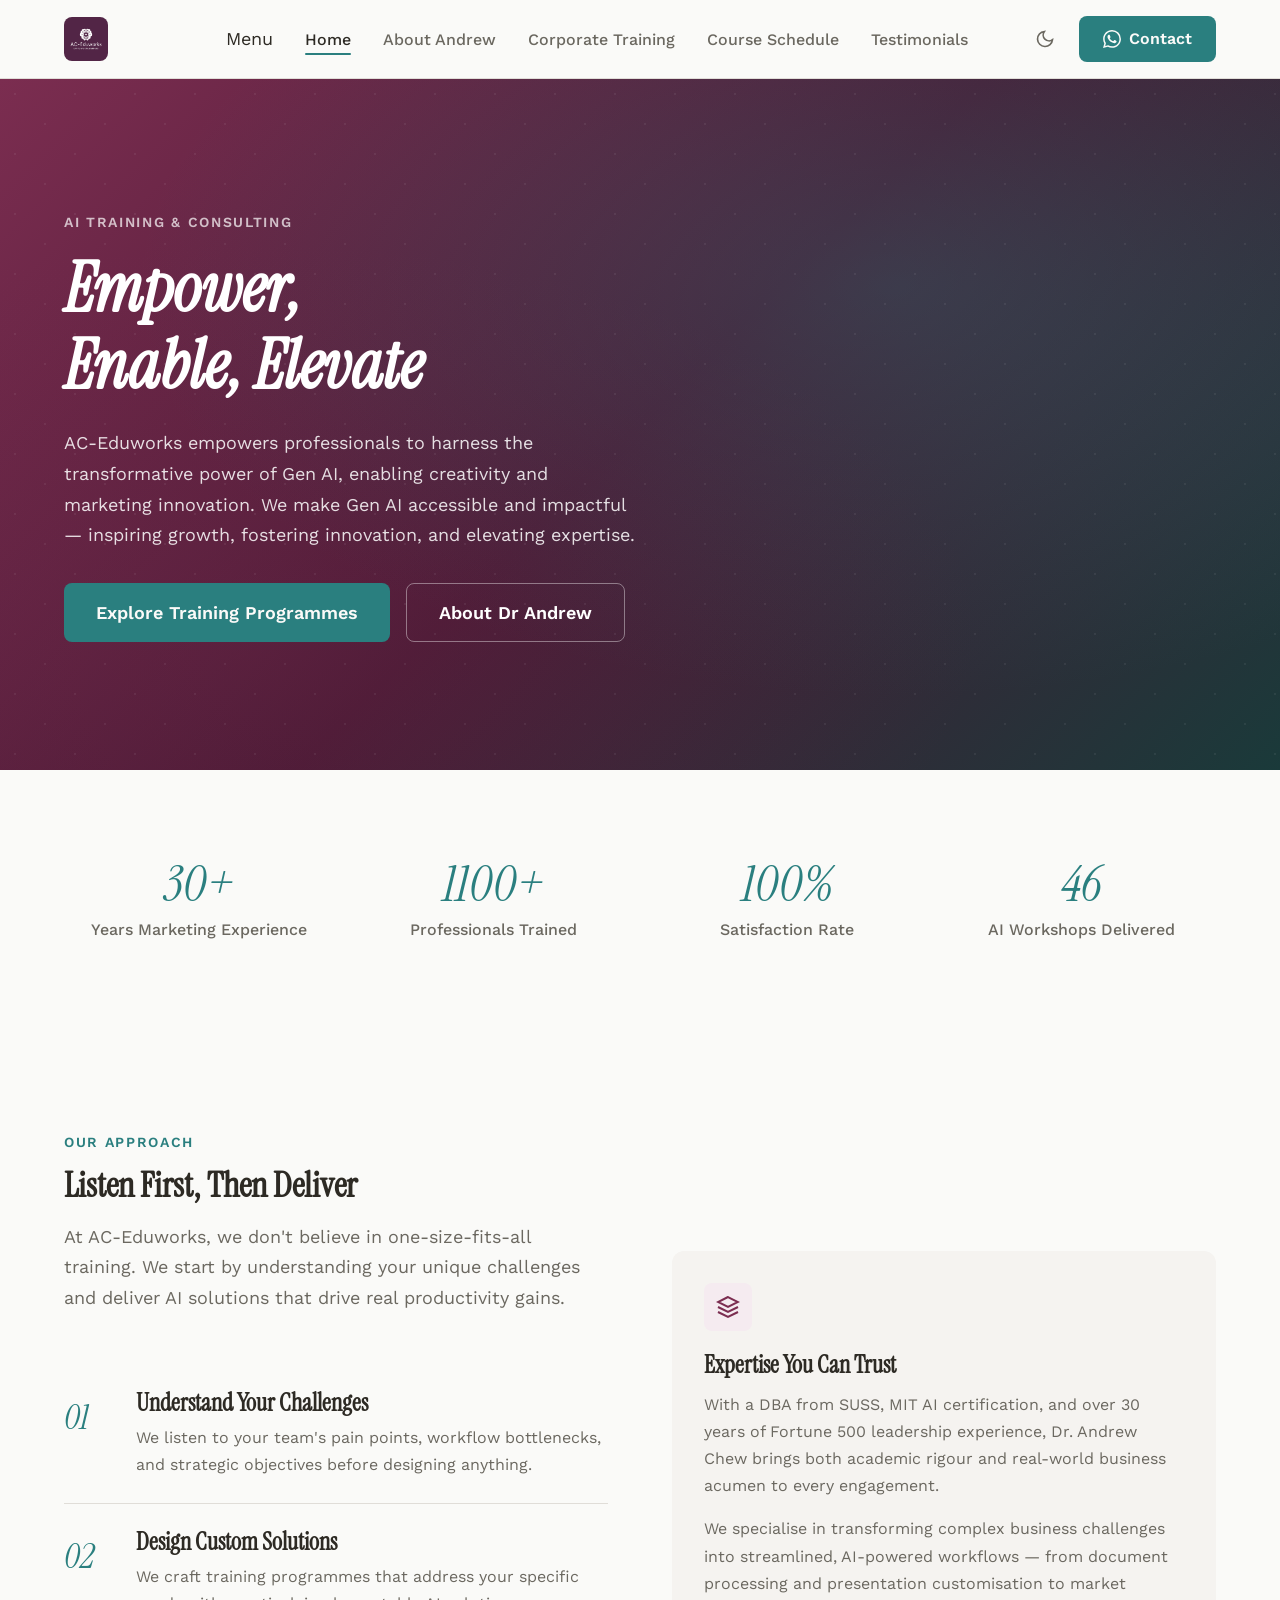
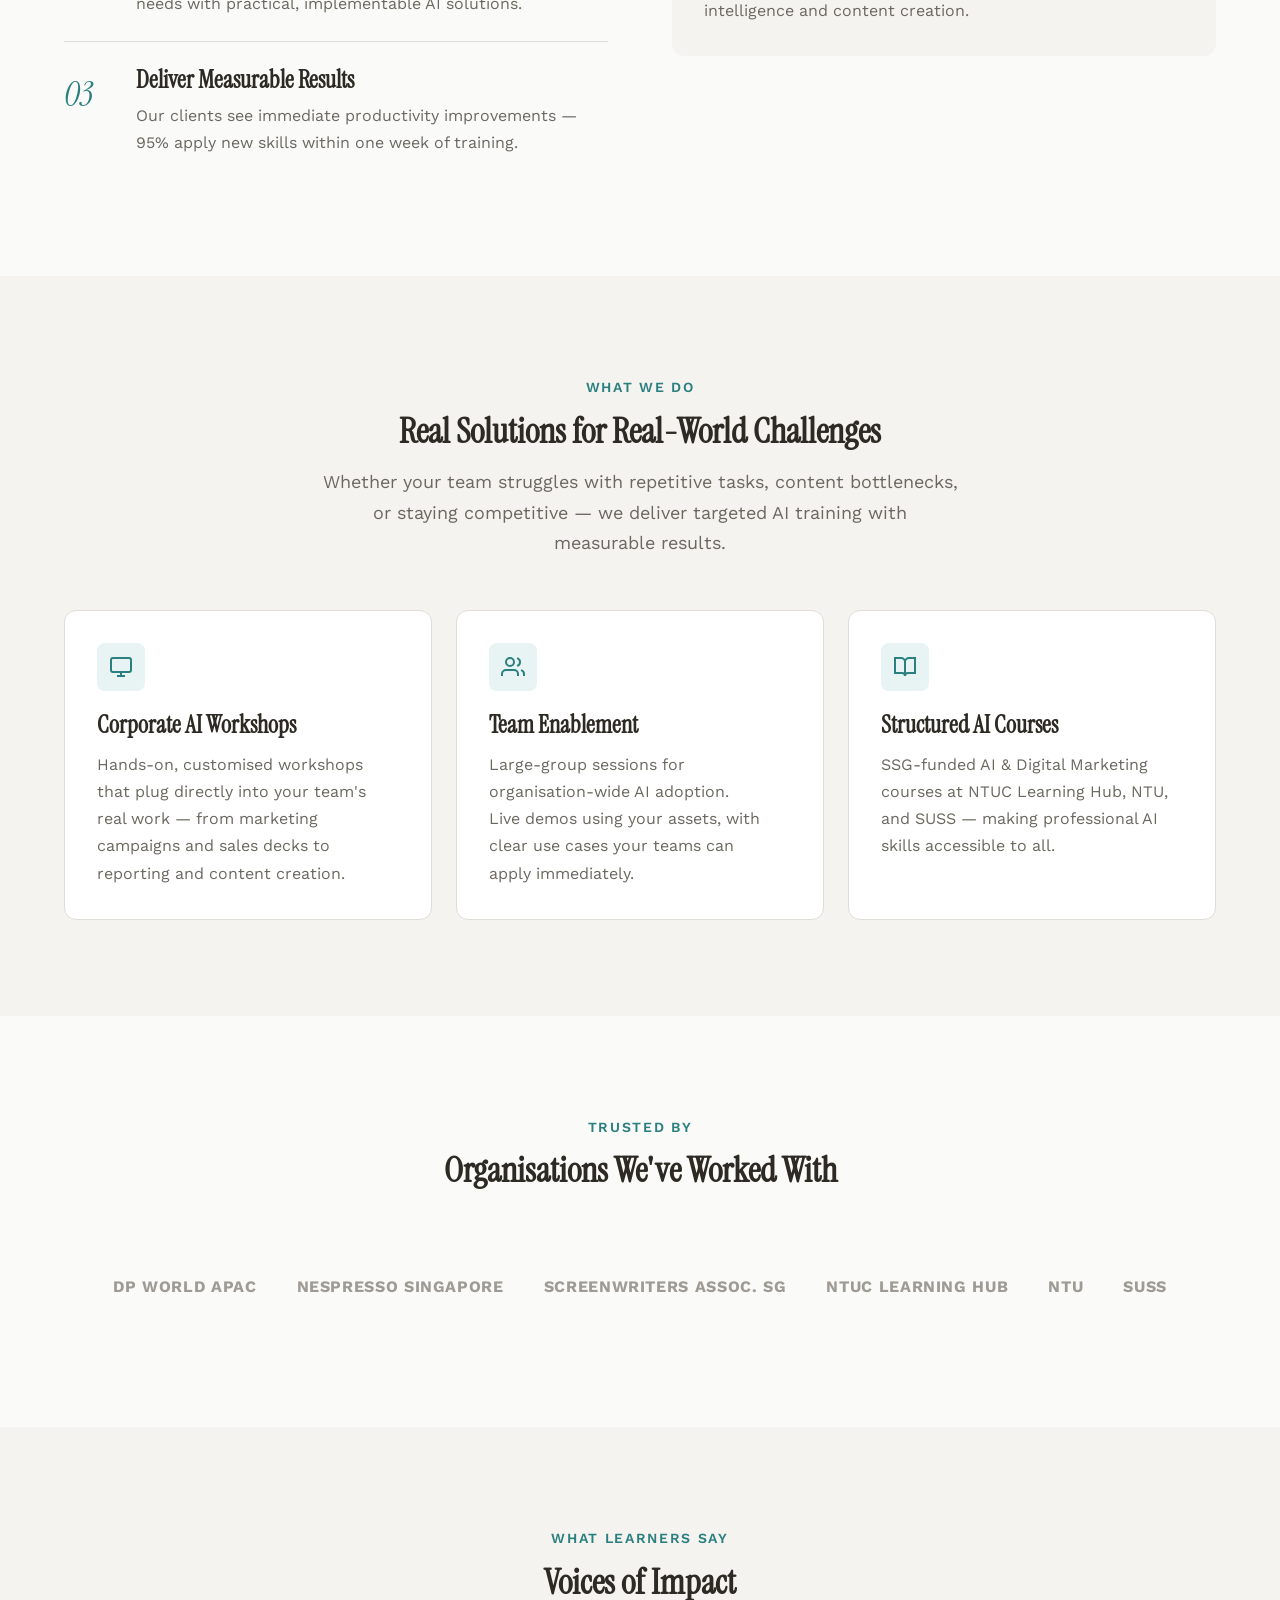
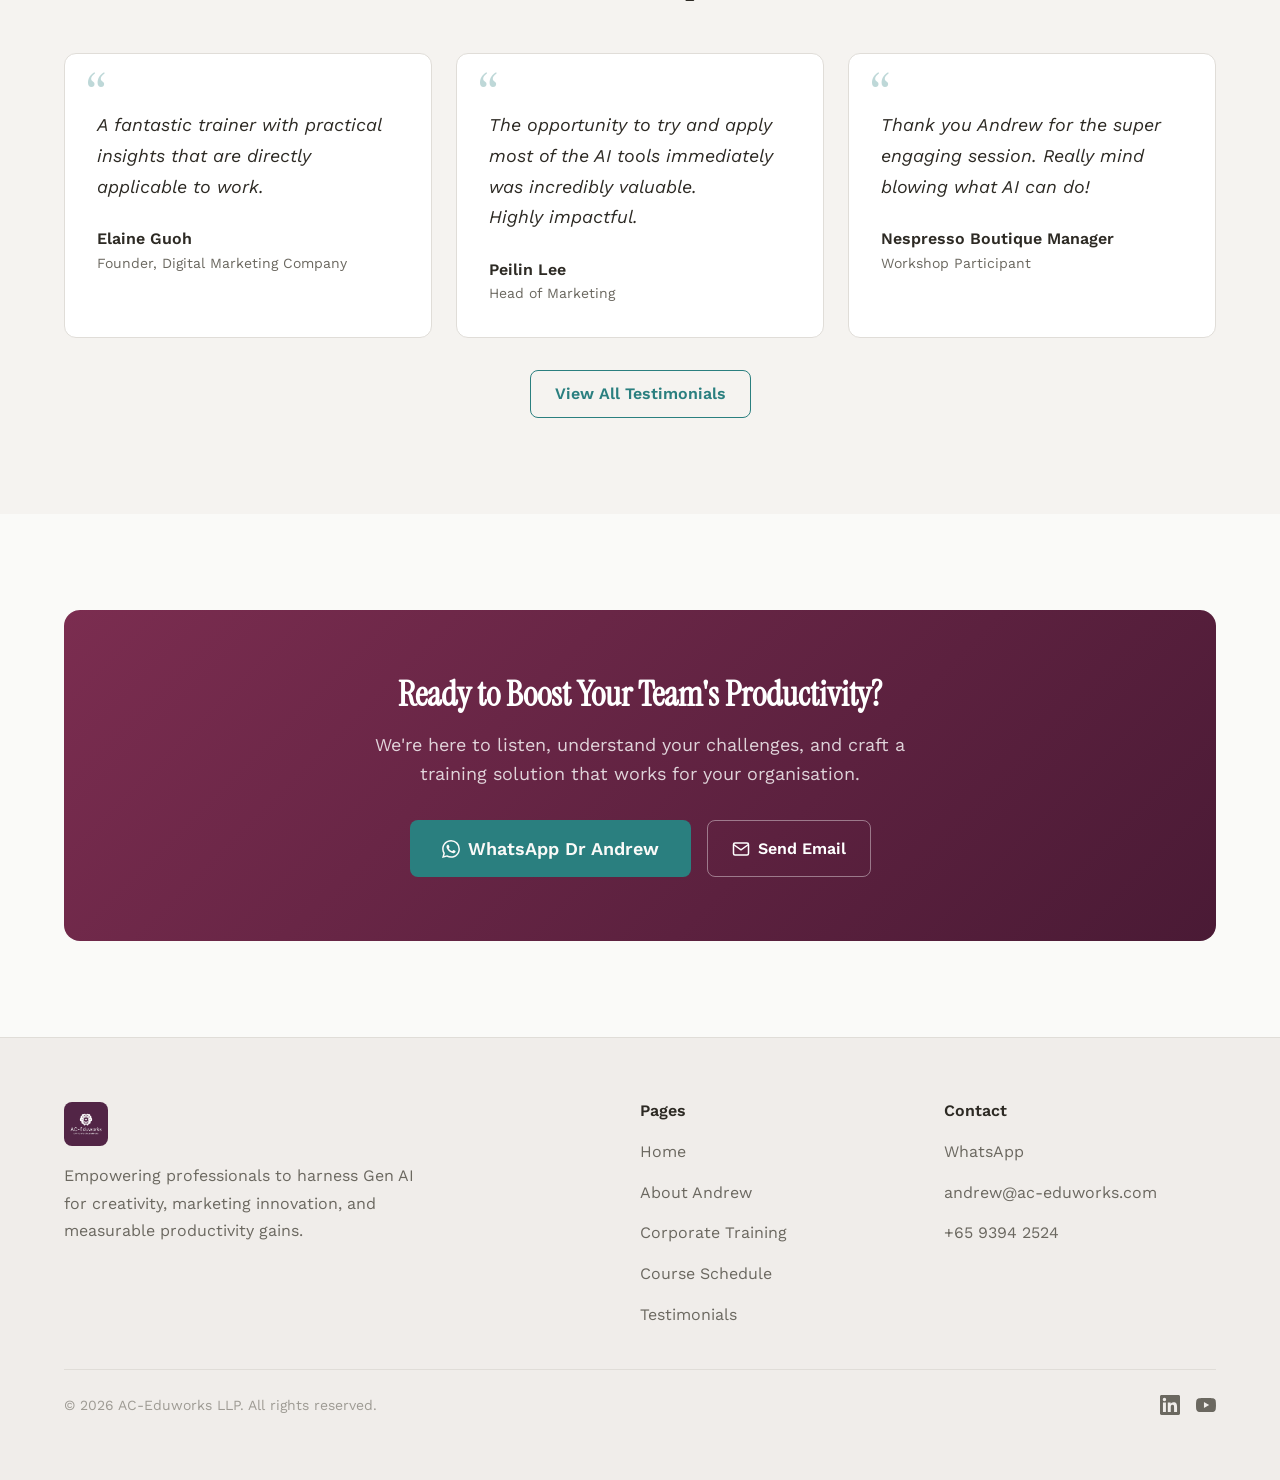
==== commit 9702a957: "Rebuild mobile nav as swipe drawer - solid bg, close button, touch gestures" ====
--- a/index.html
+++ b/index.html
@@ -24,6 +24,12 @@
 
         <div class="nav__overlay"></div>
         <ul class="nav__links">
+          <li class="nav__drawer-header">
+            <span>Menu</span>
+            <button class="nav__close" aria-label="Close menu">
+              <svg width="18" height="18" viewBox="0 0 24 24" fill="none" stroke="currentColor" stroke-width="2.5" stroke-linecap="round"><path d="M18 6L6 18M6 6l12 12"/></svg>
+            </button>
+          </li>
           <li><a href="index.html" class="active">Home</a></li>
           <li><a href="about.html">About Andrew</a></li>
           <li><a href="training.html">Corporate Training</a></li>
--- a/css/style.css
+++ b/css/style.css
@@ -217,29 +217,78 @@
 .theme-toggle { width: 36px; height: 36px; display: flex; align-items: center; justify-content: center; border-radius: var(--radius-md); color: var(--color-text-muted); }
 .theme-toggle:hover { color: var(--color-text); background: var(--color-surface-2); }
 
-/* Mobile Nav */
+/* Mobile Nav Drawer */
+.nav__close { display: none; }
 @media (max-width: 768px) {
   .nav__toggle { display: flex; }
   .nav__links {
-    position: fixed; top: 0; right: 0; bottom: 0;
-    width: min(320px, 85vw);
-    flex-direction: column; align-items: flex-start;
-    padding: var(--space-20) var(--space-8) var(--space-8);
-    background: var(--color-bg);
-    border-left: 1px solid var(--color-divider);
-    box-shadow: var(--shadow-lg);
+    position: fixed; top: 0; right: 0;
+    width: min(300px, 80vw); height: 100%; height: 100dvh;
+    flex-direction: column; align-items: stretch;
+    padding: 0;
+    margin: 0;
+    background: #FAFAF8;
+    border-left: 1px solid #E0DDD8;
+    box-shadow: -4px 0 30px rgba(0,0,0,0.2);
     transform: translateX(100%);
-    transition: transform 0.35s cubic-bezier(0.16, 1, 0.3, 1);
-    z-index: 200;
-    gap: var(--space-6);
+    transition: transform 0.3s cubic-bezier(0.4, 0, 0.2, 1);
+    z-index: 1000;
+    gap: 0;
+    overflow-y: auto;
+    -webkit-overflow-scrolling: touch;
+    will-change: transform;
+    touch-action: pan-y;
   }
+  .nav__links.dragging { transition: none; }
+  [data-theme="dark"] .nav__links { background: #1E1D1A; border-left-color: #333; }
   .nav__links.open { transform: translateX(0); }
-  .nav__links a { font-size: var(--text-lg); }
+
+  .nav__drawer-header {
+    display: flex; align-items: center; justify-content: space-between;
+    padding: 20px 24px;
+    border-bottom: 1px solid #E0DDD8;
+    flex-shrink: 0;
+  }
+  [data-theme="dark"] .nav__drawer-header { border-bottom-color: #333; }
+  .nav__drawer-header span {
+    font-family: var(--font-body); font-weight: 700; font-size: 14px;
+    text-transform: uppercase; letter-spacing: 0.08em;
+    color: #7B2D50;
+  }
+  .nav__close {
+    display: flex; align-items: center; justify-content: center;
+    width: 36px; height: 36px;
+    background: #F0EDEA; border: none; border-radius: 50%;
+    cursor: pointer; color: #2D2A24;
+  }
+  [data-theme="dark"] .nav__close { background: #2A2922; color: #D4D2CE; }
+
+  .nav__links li {
+    list-style: none;
+    border-bottom: 1px solid #E0DDD8;
+  }
+  [data-theme="dark"] .nav__links li { border-bottom-color: #333; }
+  .nav__links a {
+    display: block;
+    padding: 18px 24px;
+    font-size: 17px; font-weight: 600; line-height: 1.3;
+    color: #2D2A24;
+    text-decoration: none;
+  }
+  [data-theme="dark"] .nav__links a { color: #D4D2CE; }
+  .nav__links a:active { background: #F0EDEA; }
+  [data-theme="dark"] .nav__links a:active { background: #2A2922; }
+  .nav__links a.active { color: #7B2D50; }
+
   .nav__overlay {
-    position: fixed; inset: 0; background: rgba(0,0,0,0.4);
-    z-index: 199; opacity: 0; visibility: hidden;
+    position: fixed; inset: 0;
+    background: rgba(0,0,0,0.5);
+    z-index: 999;
+    opacity: 0; visibility: hidden;
     transition: opacity 0.3s ease, visibility 0.3s ease;
+    -webkit-tap-highlight-color: transparent;
   }
+  .nav__overlay.dragging { transition: none; }
   .nav__overlay.open { opacity: 1; visibility: visible; }
 }
 
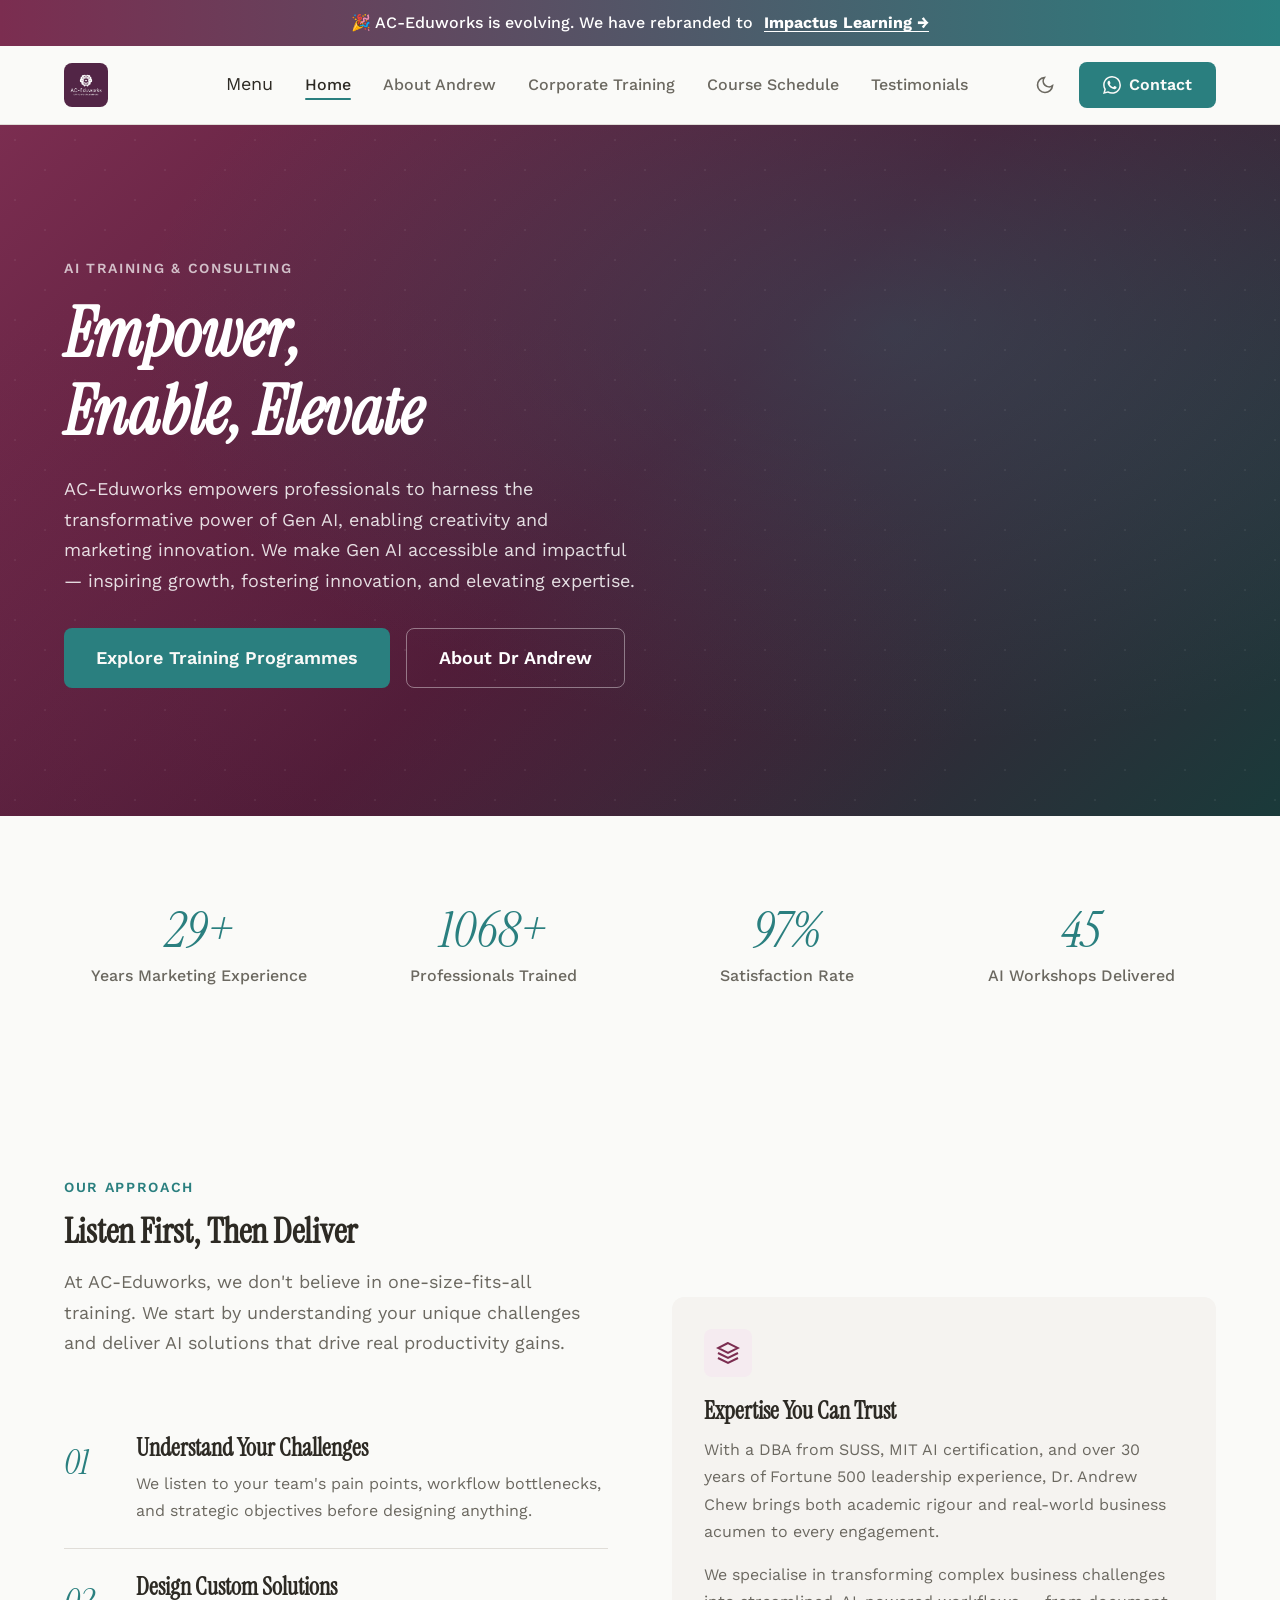
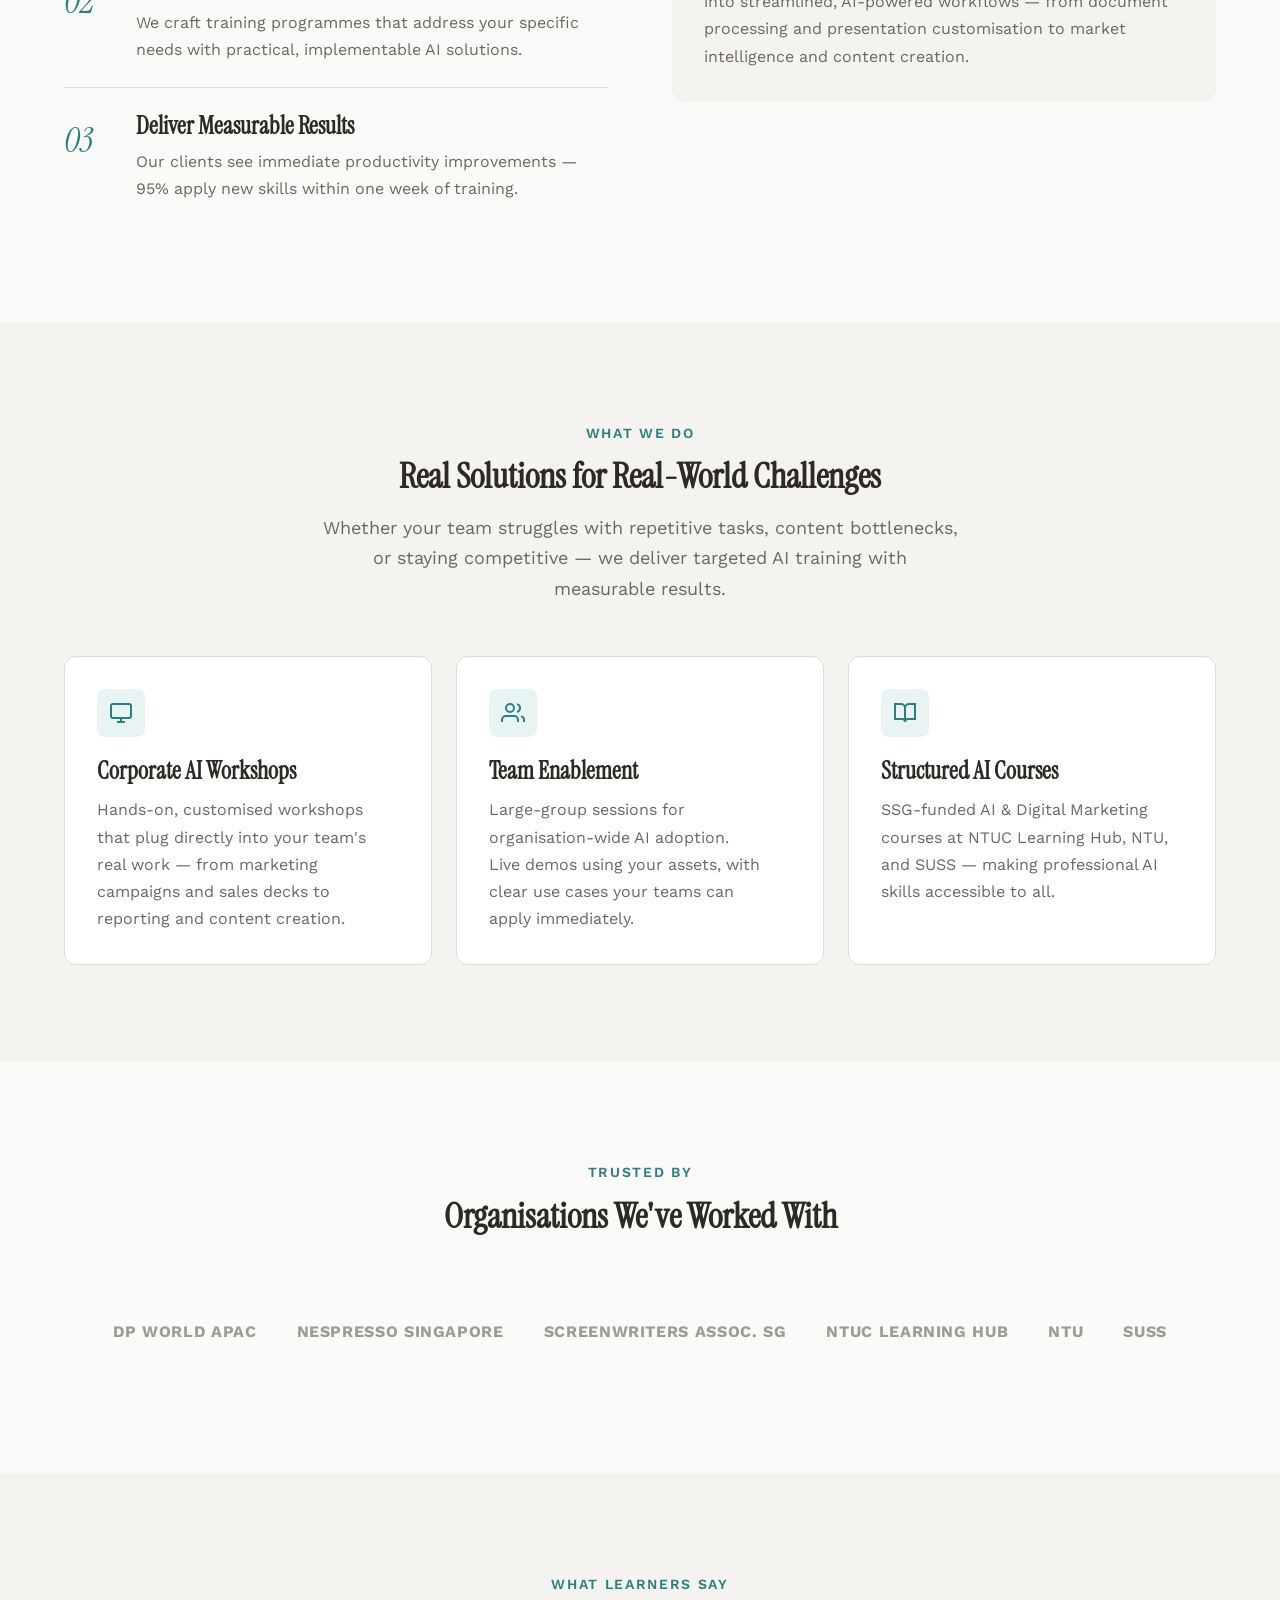
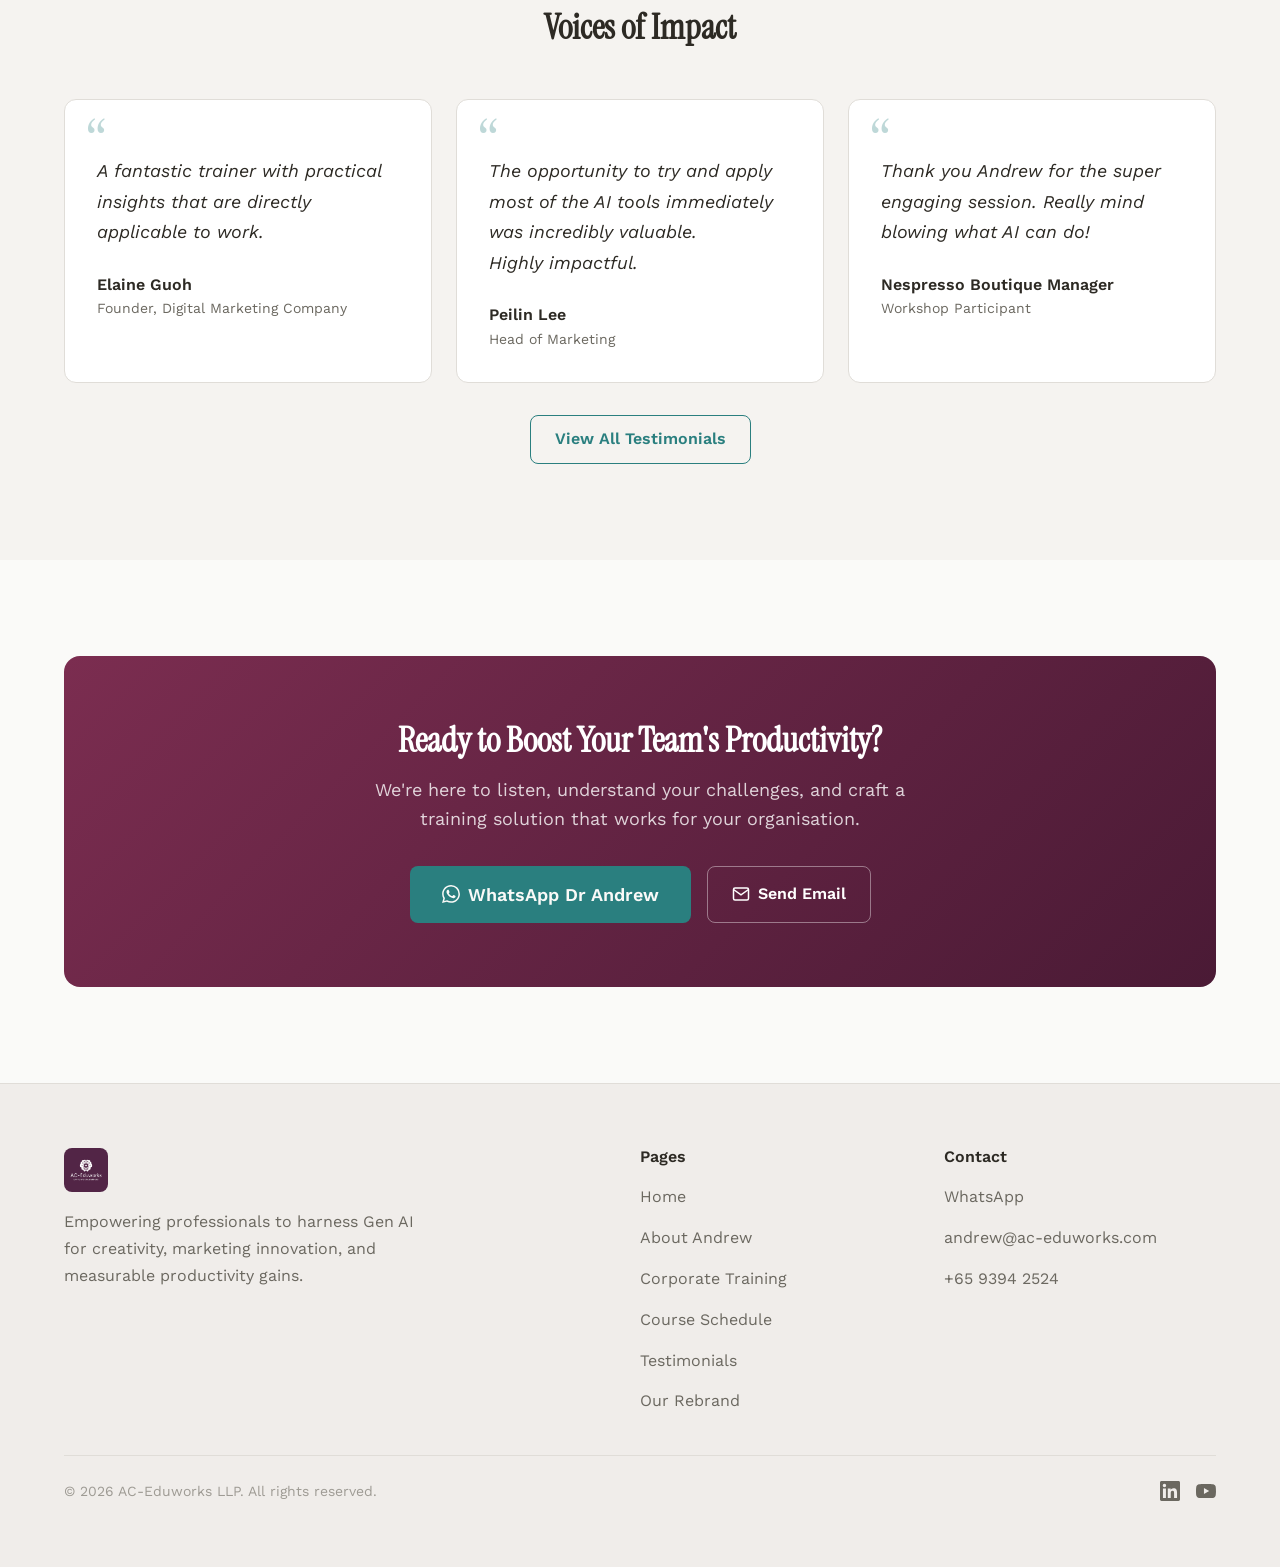
==== commit 621ab5ce: "Add Impactus Learning homepage, rebrand story, announcement banner, sub-brand architecture" ====
--- a/index.html
+++ b/index.html
@@ -3,6 +3,8 @@
 <head>
   <meta charset="UTF-8">
   <meta name="viewport" content="width=device-width, initial-scale=1.0">
+  <meta name="color-scheme" content="light dark">
+  <meta name="supported-color-schemes" content="light dark">
   <title>AC-Eduworks — Empower, Enable, Elevate</title>
   <meta name="description" content="AC-Eduworks empowers professionals to harness Gen AI for creativity and marketing innovation. Customised AI training by Dr. Andrew Chew.">
   <meta property="og:title" content="AC-Eduworks — Empower, Enable, Elevate">
@@ -13,6 +15,11 @@
   <link rel="stylesheet" href="css/style.css">
 </head>
 <body>
+
+  <!-- REBRAND BANNER -->
+  <div class="rebrand-banner">
+    🎉 AC-Eduworks is evolving. We have rebranded to <a href="rebrand.html">Impactus Learning &rarr;</a>
+  </div>
 
   <!-- HEADER -->
   <header class="header">
@@ -262,6 +269,7 @@
             <li><a href="training.html">Corporate Training</a></li>
             <li><a href="schedule.html">Course Schedule</a></li>
             <li><a href="testimonials.html">Testimonials</a></li>
+            <li><a href="rebrand.html">Our Rebrand</a></li>
           </ul>
         </div>
         <div>
--- a/css/style.css
+++ b/css/style.css
@@ -223,11 +223,12 @@
   .nav__toggle { display: flex; }
   .nav__links {
     position: fixed; top: 0; right: 0;
-    width: min(300px, 80vw); height: 100%; height: 100dvh;
+    width: 80vw; max-width: 300px; height: 100vh;
     flex-direction: column; align-items: stretch;
     padding: 0;
     margin: 0;
-    background: #FAFAF8;
+    background-color: #FAFAF8 !important;
+    color-scheme: light;
     border-left: 1px solid #E0DDD8;
     box-shadow: -4px 0 30px rgba(0,0,0,0.2);
     transform: translateX(100%);
@@ -236,11 +237,9 @@
     gap: 0;
     overflow-y: auto;
     -webkit-overflow-scrolling: touch;
-    will-change: transform;
-    touch-action: pan-y;
   }
   .nav__links.dragging { transition: none; }
-  [data-theme="dark"] .nav__links { background: #1E1D1A; border-left-color: #333; }
+  [data-theme="dark"] .nav__links { background-color: #1E1D1A !important; color-scheme: dark; border-left-color: #333; }
   .nav__links.open { transform: translateX(0); }
 
   .nav__drawer-header {
@@ -248,37 +247,42 @@
     padding: 20px 24px;
     border-bottom: 1px solid #E0DDD8;
     flex-shrink: 0;
+    background-color: inherit !important;
   }
   [data-theme="dark"] .nav__drawer-header { border-bottom-color: #333; }
   .nav__drawer-header span {
     font-family: var(--font-body); font-weight: 700; font-size: 14px;
     text-transform: uppercase; letter-spacing: 0.08em;
-    color: #7B2D50;
+    color: #7B2D50 !important;
   }
+  [data-theme="dark"] .nav__drawer-header span { color: #C97A9A !important; }
   .nav__close {
     display: flex; align-items: center; justify-content: center;
     width: 36px; height: 36px;
-    background: #F0EDEA; border: none; border-radius: 50%;
-    cursor: pointer; color: #2D2A24;
+    background-color: #F0EDEA !important; border: none; border-radius: 50%;
+    cursor: pointer; color: #2D2A24 !important;
   }
-  [data-theme="dark"] .nav__close { background: #2A2922; color: #D4D2CE; }
+  [data-theme="dark"] .nav__close { background-color: #2A2922 !important; color: #D4D2CE !important; }
 
   .nav__links li {
     list-style: none;
     border-bottom: 1px solid #E0DDD8;
+    background-color: inherit !important;
   }
   [data-theme="dark"] .nav__links li { border-bottom-color: #333; }
   .nav__links a {
     display: block;
     padding: 18px 24px;
     font-size: 17px; font-weight: 600; line-height: 1.3;
-    color: #2D2A24;
+    color: #2D2A24 !important;
     text-decoration: none;
+    background-color: transparent !important;
   }
-  [data-theme="dark"] .nav__links a { color: #D4D2CE; }
-  .nav__links a:active { background: #F0EDEA; }
-  [data-theme="dark"] .nav__links a:active { background: #2A2922; }
-  .nav__links a.active { color: #7B2D50; }
+  [data-theme="dark"] .nav__links a { color: #D4D2CE !important; }
+  .nav__links a:active { background-color: #F0EDEA !important; }
+  [data-theme="dark"] .nav__links a:active { background-color: #2A2922 !important; }
+  .nav__links a.active { color: #7B2D50 !important; }
+  [data-theme="dark"] .nav__links a.active { color: #C97A9A !important; }
 
   .nav__overlay {
     position: fixed; inset: 0;
@@ -291,6 +295,27 @@
   .nav__overlay.dragging { transition: none; }
   .nav__overlay.open { opacity: 1; visibility: visible; }
 }
+
+
+/* ── Rebrand Announcement Banner ── */
+.rebrand-banner {
+  background: linear-gradient(90deg, #7B2D50, #2A7F7F);
+  color: #fff;
+  text-align: center;
+  padding: 10px var(--space-4);
+  font-size: var(--text-sm);
+  font-weight: 500;
+  position: relative;
+  z-index: 500;
+}
+.rebrand-banner a {
+  color: #fff;
+  font-weight: 700;
+  text-decoration: underline;
+  text-underline-offset: 3px;
+  margin-left: 6px;
+}
+.rebrand-banner a:hover { opacity: 0.85; }
 
 /* ---------- BUTTONS ---------- */
 .btn {
